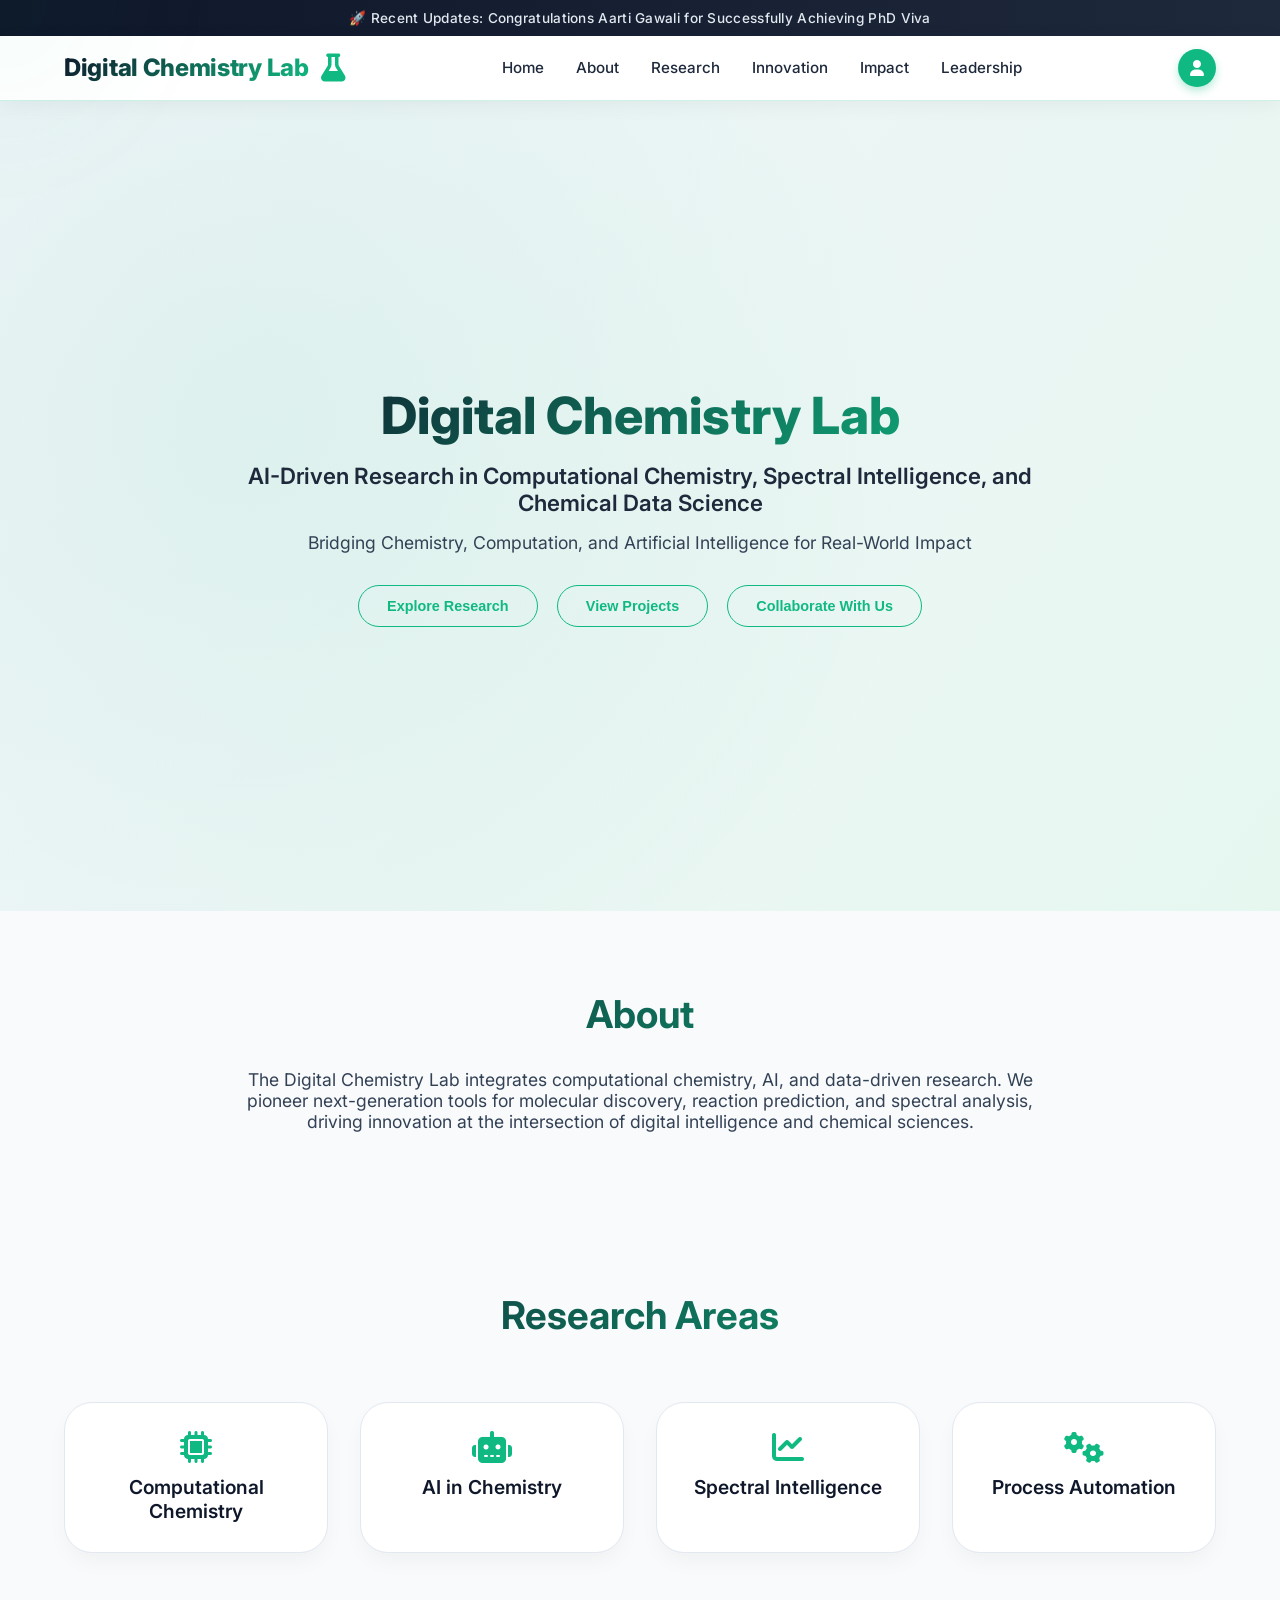
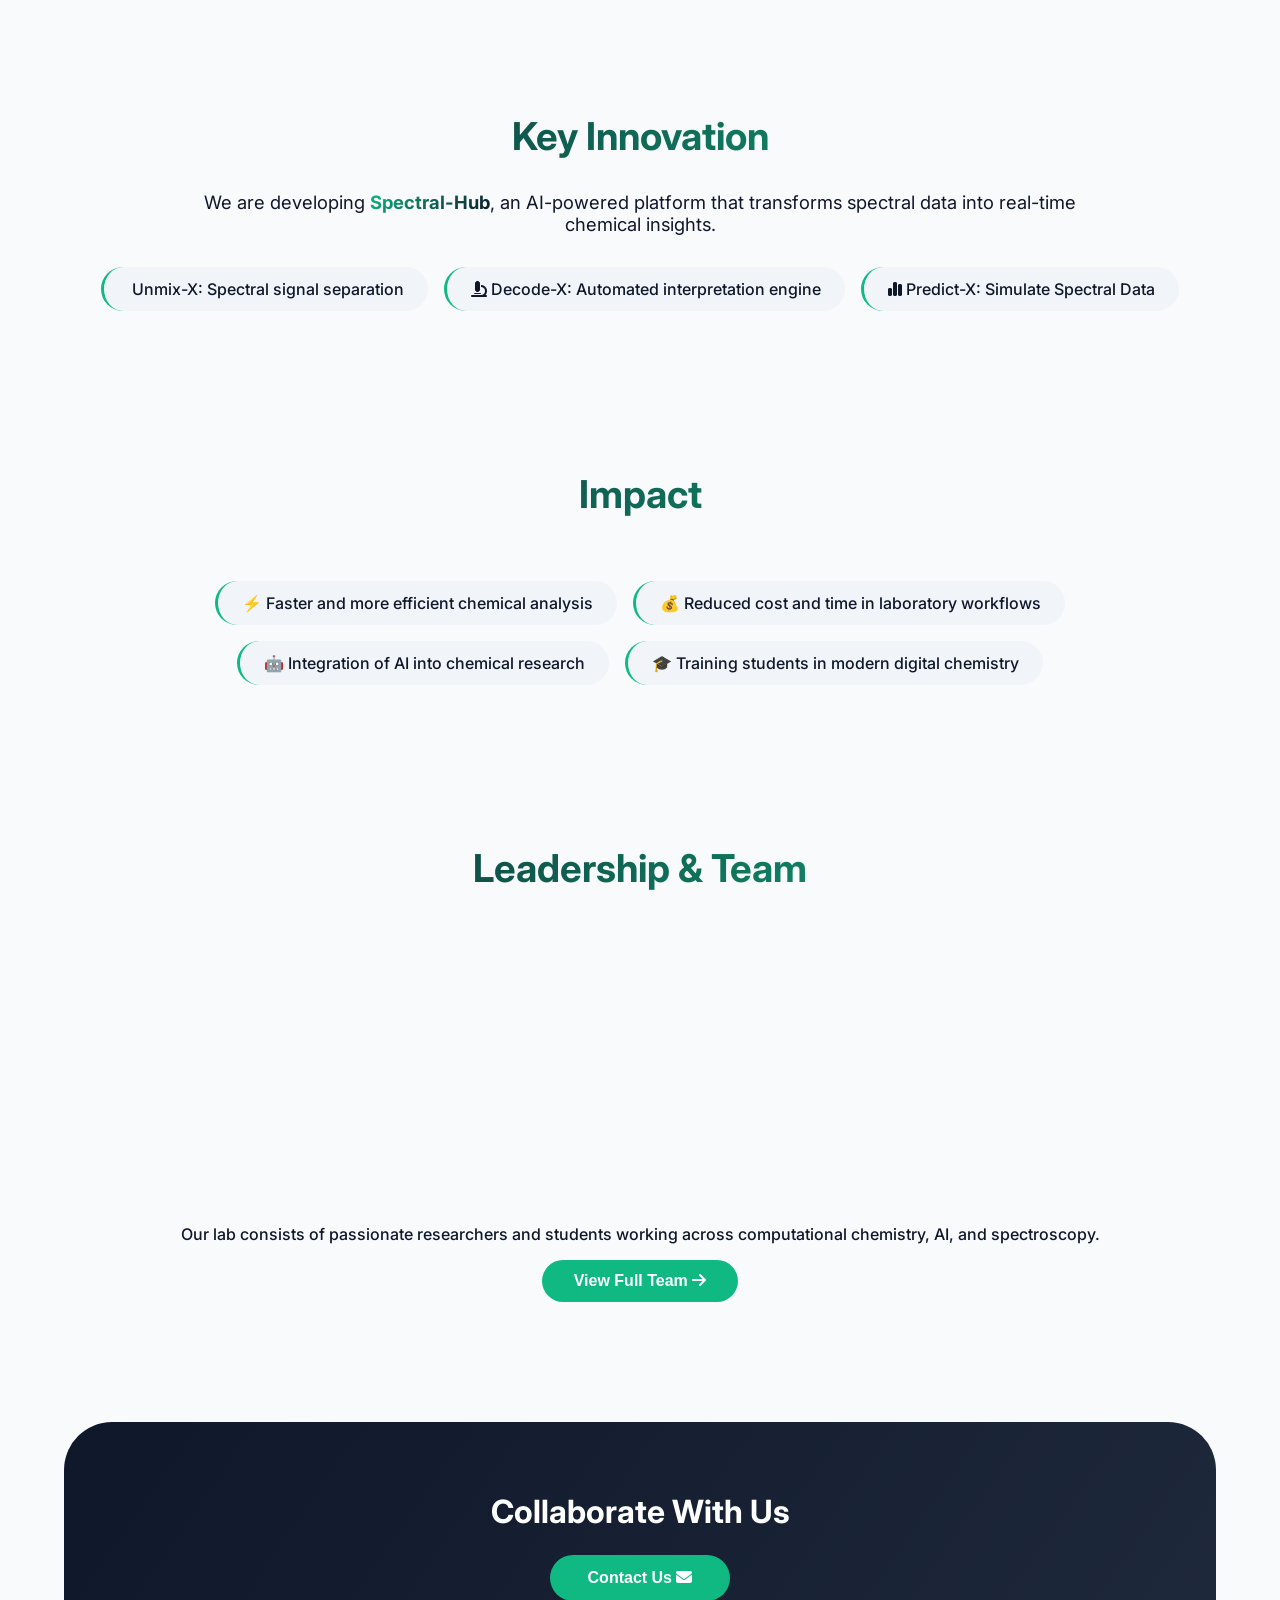
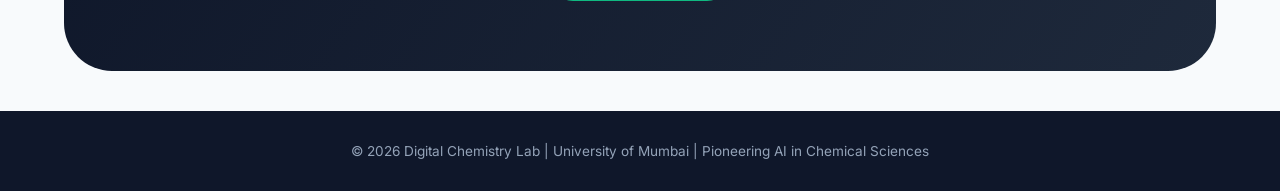
==== index.html @ 9646b6ba "Add files via upload" ====
<!DOCTYPE html>
<html lang="en">
<head>
    <meta charset="UTF-8">
    <meta name="viewport" content="width=device-width, initial-scale=1.0, user-scalable=no">
    <title>Digital Chemistry Lab | AI-Driven Research</title>
    <!-- Fonts & Icons -->
    <link href="https://fonts.googleapis.com/css2?family=Inter:opsz,wght@14..32,300;14..32,400;14..32,500;14..32,600;14..32,700;14..32,800&display=swap" rel="stylesheet">
    <link rel="stylesheet" href="https://cdnjs.cloudflare.com/ajax/libs/font-awesome/6.5.0/css/all.min.css">
    <!-- AOS Library for scroll animations -->
    <link href="https://unpkg.com/aos@2.3.1/dist/aos.css" rel="stylesheet">
    <!-- Custom CSS -->
    <link rel="stylesheet" href="style.css">
</head>
<body>

<div class="cursor-glow" id="cursorGlow"></div>

<!-- TOP BAR with animation -->
<div class="top-bar">
    <p>🚀 Recent Updates: Congratulations Aarti Gawali for Successfully Achieving PhD Viva </p>
</div>

<!-- NAVBAR -->
<nav>
    <div class="logo-container">
        <div class="logo-text">Digital Chemistry Lab</div>
        <!-- Placeholder for logo image (using a font-awesome flask to simulate) -->
        <i class="fas fa-flask" style="font-size: 28px; color: #10b981;"></i>
    </div>
    <div class="nav-links">
        <a href="#home">Home</a>
        <a href="#about">About</a>
        <a href="#research">Research</a>
        <a href="#innovation">Innovation</a>
        <a href="#impact">Impact</a>
        <a href="#leadership">Leadership</a>
    </div>
    <div class="login-btn" id="openLoginBtn">
        <i class="fa-solid fa-user"></i>
    </div>
</nav>

<!-- SECTION 1: HERO (Home) -->
<section id="home" class="hero">
    <div class="hero-content" data-aos="fade-up" data-aos-duration="1000">
        <h1>Digital Chemistry Lab</h1>
        <h3>AI-Driven Research in Computational Chemistry, Spectral Intelligence, and Chemical Data Science</h3>
        <p>Bridging Chemistry, Computation, and Artificial Intelligence for Real-World Impact</p>
        <div class="buttons">
            <button class="secondary explore-btn">Explore Research</button>
            <button class="secondary projects-btn">View Projects</button>
            <button class="secondary collaborate-btn">Collaborate With Us</button>
        </div>
    </div>
</section>

<!-- SECTION 2: ABOUT -->
<section id="about" class="section" data-aos="fade-right">
    <h2>About</h2>
    <p style="text-align: center; max-width: 800px; margin: 0 auto; font-size: 1.1rem; color: #334155;">The Digital Chemistry Lab integrates computational chemistry, AI, and data-driven research. We pioneer next-generation tools for molecular discovery, reaction prediction, and spectral analysis, driving innovation at the intersection of digital intelligence and chemical sciences.</p>
</section>

<!-- SECTION 3: RESEARCH AREAS -->
<section id="research" class="section">
    <h2 data-aos="fade-up">Research Areas</h2>
    <div class="cards">
        <div class="card" data-aos="zoom-in" data-aos-delay="100">
            <i class="fas fa-microchip" style="font-size: 2rem; color: #10b981; margin-bottom: 12px; display: block;"></i> 
            Computational Chemistry
        </div>
        <div class="card" data-aos="zoom-in" data-aos-delay="200">
            <i class="fas fa-robot" style="font-size: 2rem; color: #10b981; margin-bottom: 12px; display: block;"></i> 
            AI in Chemistry
        </div>
        <div class="card" data-aos="zoom-in" data-aos-delay="300">
            <i class="fas fa-chart-line" style="font-size: 2rem; color: #10b981; margin-bottom: 12px; display: block;"></i> 
            Spectral Intelligence
        </div>
        <div class="card" data-aos="zoom-in" data-aos-delay="400">
            <i class="fas fa-cogs" style="font-size: 2rem; color: #10b981; margin-bottom: 12px; display: block;"></i> 
            Process Automation
        </div>
    </div>
</section>

<!-- SECTION 4: INNOVATION (Key Innovation + Spectral Hub) -->
<section id="innovation" class="section">
    <h2 data-aos="fade-up">Key Innovation</h2>
    <div style="max-width: 900px; margin: 0 auto; text-align: center;" data-aos="fade-up">
        <p style="font-size: 1.15rem; margin-bottom: 1.5rem;">We are developing <strong class="gradient-text">Spectral-Hub</strong>, an AI-powered platform that transforms spectral data into real-time chemical insights.</p>
    </div>
    <ul class="innovation-list">
        <li data-aos="fade-right"><i class="fas fa-waveform"></i> Unmix-X: Spectral signal separation</li>
        <li data-aos="fade-up"><i class="fas fa-microscope"></i> Decode-X: Automated interpretation engine</li>
        <li data-aos="fade-left"><i class="fas fa-chart-simple"></i> Predict-X: Simulate Spectral Data</li>
    </ul>
</section>

<!-- SECTION 5: IMPACT -->
<section id="impact" class="section">
    <h2 data-aos="fade-up">Impact</h2>
    <ul class="impact-list">
        <li data-aos="flip-left">⚡ Faster and more efficient chemical analysis</li>
        <li data-aos="flip-left" data-aos-delay="100">💰 Reduced cost and time in laboratory workflows</li>
        <li data-aos="flip-left" data-aos-delay="200">🤖 Integration of AI into chemical research</li>
        <li data-aos="flip-left" data-aos-delay="300">🎓 Training students in modern digital chemistry</li>
    </ul>
</section>

<!-- SECTION 6: LEADERSHIP & TEAM combined (Leadership + Team preview) -->
<section id="leadership" class="section">
    <h2 data-aos="fade-up">Leadership & Team</h2>
    <div class="leadership-card" data-aos="flip-up">
        <i class="fas fa-chalkboard-user" style="font-size: 3rem; color: #10b981; margin-bottom: 1rem;"></i>
        <h3>Dr. Purav Badani</h3>
        <p>Associate Professor, Department of Chemistry, University of Mumbai</p>
        <p style="margin-top: 8px;">Focus: computational chemistry, reaction mechanisms, and AI-driven analysis</p>
    </div>
    <div style="text-align: center; margin-top: 3rem;" data-aos="fade-up">
        <p style="font-weight: 500;">Our lab consists of passionate researchers and students working across computational chemistry, AI, and spectroscopy.</p>
        <button class="primary team-view-btn">View Full Team <i class="fas fa-arrow-right"></i></button>
    </div>
</section>

<!-- CTA Section (Collaborate) -->
<section class="cta" data-aos="zoom-in">
    <h2>Collaborate With Us</h2>
    <button id="collabModalBtn">Contact Us <i class="fas fa-envelope"></i></button>
</section>

<footer>
    <p>© 2026 Digital Chemistry Lab | University of Mumbai | Pioneering AI in Chemical Sciences</p>
</footer>

<!-- LOGIN MODAL -->
<div id="loginModal" class="modal">
    <div class="modal-content">
        <span class="close-modal" id="closeModalBtn">&times;</span>
        <h2><i class="fas fa-flask"></i> Lab Access</h2>
        <p>Sign in </p>
        <div class="input-group">
            <input type="text" id="loginUsername" placeholder="Email / Username" value="researcher@dclab.edu">
        </div>
        <div class="input-group">
            <input type="password" id="loginPassword" placeholder="Password" value="digitalchem">
        </div>
        <button class="modal-btn" id="submitLoginBtn">Sign In <i class="fas fa-arrow-right-to-bracket"></i></button>
        <div class="login-message" id="loginMessage"></div>
        <p style="margin-top: 1rem; font-size: 0.75rem;"></p>
    </div>
</div>

<script src="https://unpkg.com/aos@2.3.1/dist/aos.js"></script>
<script src="script.js"></script>
</body>
</html>
---- style.css ----
* {
    margin: 0;
    padding: 0;
    box-sizing: border-box;
}

body {
    font-family: 'Inter', sans-serif;
    background: #f8fafc;
    color: #0f172a;
    overflow-x: hidden;
    scroll-behavior: smooth;
}

/* Custom cursor glow effect */
.cursor-glow {
    width: 400px;
    height: 400px;
    background: radial-gradient(circle, rgba(16, 185, 129, 0.08) 0%, rgba(16, 185, 129, 0) 70%);
    position: fixed;
    border-radius: 50%;
    pointer-events: none;
    z-index: 9999;
    transform: translate(-50%, -50%);
    transition: transform 0.08s ease-out;
    filter: blur(45px);
    opacity: 0.5;
}

/* Scrollbar */
::-webkit-scrollbar {
    width: 6px;
}
::-webkit-scrollbar-track {
    background: #e2e8f0;
}
::-webkit-scrollbar-thumb {
    background: #10b981;
    border-radius: 12px;
}

/* Top Bar Animation */
.top-bar {
    background: linear-gradient(90deg, #0f172a, #1e293b);
    color: #e2e8f0;
    text-align: center;
    padding: 10px 16px;
    font-size: 0.85rem;
    font-weight: 500;
    letter-spacing: 0.3px;
    overflow: hidden;
    white-space: nowrap;
    position: relative;
    z-index: 100;
}
.top-bar p {
    display: inline-block;
    animation: marquee 15s linear infinite;
}
@keyframes marquee {
    0% { transform: translateX(100%); }
    100% { transform: translateX(-100%); }
}

/* Navigation */
nav {
    position: relative;
    top: 0;
    background: rgba(255, 255, 255, 0.92);
    backdrop-filter: blur(12px);
    padding: 0.8rem 5%;
    display: flex;
    justify-content: space-between;
    align-items: center;
    z-index: 1000;
    box-shadow: 0 4px 20px rgba(0,0,0,0.05);
    border-bottom: 1px solid rgba(16, 185, 129, 0.2);
}

.logo-container {
    display: flex;
    align-items: center;
    gap: 12px;
}
.logo-text {
    font-size: 1.5rem;
    font-weight: 800;
    background: linear-gradient(135deg, #0f172a, #10b981);
    -webkit-background-clip: text;
    background-clip: text;
    color: transparent;
    letter-spacing: -0.3px;
}

.nav-links {
    display: flex;
    gap: 2rem;
    align-items: center;
}
.nav-links a {
    text-decoration: none;
    color: #1e293b;
    font-weight: 500;
    transition: 0.2s;
    font-size: 0.95rem;
}
.nav-links a:hover {
    color: #10b981;
    transform: translateY(-2px);
}
.login-btn {
    background: #10b981;
    width: 38px;
    height: 38px;
    border-radius: 50%;
    display: flex;
    align-items: center;
    justify-content: center;
    cursor: pointer;
    transition: all 0.3s;
    color: white;
    box-shadow: 0 4px 8px rgba(16,185,129,0.3);
}
.login-btn:hover {
    transform: scale(1.08);
    background: #059669;
}

/* Hero Section with animated gradient */
.hero {
    min-height: 90vh;
    background: linear-gradient(125deg, #f1f5f9 0%, #e6f7f0 100%);
    display: flex;
    align-items: center;
    justify-content: center;
    text-align: center;
    position: relative;
    overflow: hidden;
}
.hero::before {
    content: '';
    position: absolute;
    width: 100%;
    height: 100%;
    background: radial-gradient(circle at 20% 40%, rgba(16,185,129,0.08) 0%, transparent 60%);
    pointer-events: none;
}
.hero-content {
    max-width: 900px;
    padding: 2rem;
    z-index: 2;
    animation: fadeInUp 1s ease-out;
}
.hero-content h1 {
    font-size: 3.2rem;
    font-weight: 800;
    background: linear-gradient(135deg, #0f172a, #10b981);
    -webkit-background-clip: text;
    background-clip: text;
    color: transparent;
    margin-bottom: 1rem;
}
.hero-content h3 {
    font-size: 1.4rem;
    font-weight: 600;
    color: #1e293b;
    margin-bottom: 1rem;
}
.hero-content p {
    color: #334155;
    font-size: 1.1rem;
    margin-bottom: 2rem;
}
.buttons {
    display: flex;
    gap: 1.2rem;
    justify-content: center;
    flex-wrap: wrap;
}
.secondary {
    background: transparent;
    border: 1.5px solid #10b981;
    padding: 12px 28px;
    border-radius: 40px;
    font-weight: 600;
    color: #10b981;
    cursor: pointer;
    transition: all 0.25s;
    font-size: 0.9rem;
}
.secondary:hover {
    background: #10b981;
    color: white;
    transform: translateY(-3px);
    box-shadow: 0 12px 20px -8px rgba(16,185,129,0.4);
}

/* Section Styles */
.section {
    padding: 80px 5%;
    max-width: 1300px;
    margin: 0 auto;
}
.section h2 {
    font-size: 2.4rem;
    font-weight: 700;
    text-align: center;
    margin-bottom: 2rem;
    background: linear-gradient(135deg, #0f172a, #10b981);
    -webkit-background-clip: text;
    background-clip: text;
    color: transparent;
    display: inline-block;
    width: 100%;
}
.cards {
    display: grid;
    grid-template-columns: repeat(auto-fit, minmax(220px, 1fr));
    gap: 2rem;
    margin-top: 2rem;
}
.card {
    background: white;
    border-radius: 28px;
    padding: 1.8rem;
    text-align: center;
    font-weight: 600;
    font-size: 1.2rem;
    box-shadow: 0 10px 25px -5px rgba(0,0,0,0.05);
    transition: all 0.4s cubic-bezier(0.2,0.9,0.4,1.1);
    border: 1px solid #e2e8f0;
    cursor: default;
}
.card:hover {
    transform: translateY(-8px);
    border-color: #10b981;
    box-shadow: 0 20px 30px -12px rgba(16,185,129,0.2);
}
.innovation-list, .impact-list {
    list-style: none;
    display: flex;
    flex-wrap: wrap;
    gap: 1rem;
    justify-content: center;
    margin-top: 2rem;
}
.innovation-list li, .impact-list li {
    background: #f1f5f9;
    padding: 12px 24px;
    border-radius: 60px;
    font-weight: 500;
    border-left: 3px solid #10b981;
    transition: 0.2s;
}
.innovation-list li:hover, .impact-list li:hover {
    transform: translateY(-8px);
    border-color: #10b981;
    box-shadow: 0 20px 30px -12px rgba(16,185,129,0.2);
}
.leadership-card {
    background: linear-gradient(145deg, #ffffff, #f8fafc);
    border-radius: 32px;
    padding: 2rem;
    text-align: center;
    max-width: 600px;
    margin: 0 auto;
    border: 1px solid #e2e8f0;
}
.leadership-card h3 {
    font-size: 1.8rem;
    color: #0f172a;
    margin-bottom: 0.5rem;
}
.leadership-card p {
    color: #475569;
    line-height: 1.5;
}
.leadership-card:hover{
    transform: translateY(-8px);
    border-color: #10b981;
    box-shadow: 0 20px 30px -12px rgba(16,185,129,0.2);
}

.primary {
    background: #10b981;
    border: none;
    padding: 12px 32px;
    border-radius: 40px;
    font-weight: 600;
    color: white;
    cursor: pointer;
    transition: 0.2s;
    margin-top: 1rem;
    font-size: 1rem;
}
.primary:hover {
    background: #059669;
    transform: scale(1.02);
    box-shadow: 0 10px 20px rgba(16,185,129,0.3);
}
.cta {
    background: linear-gradient(125deg, #0f172a, #1e293b);
    text-align: center;
    padding: 70px 20px;
    border-radius: 48px;
    margin: 40px 5%;
    color: white;
}
.cta h2 {
    color: white;
    font-size: 2rem;
    margin-bottom: 1.5rem;
}
.cta button {
    background: #10b981;
    border: none;
    padding: 14px 38px;
    border-radius: 60px;
    font-weight: 700;
    font-size: 1rem;
    cursor: pointer;
    transition: 0.2s;
    color: white;
}
.cta button:hover {
    transform: scale(1.05);
    background: #34d399;
    box-shadow: 0 8px 20px #10b98150;
}
footer {
    background: #0f172a;
    color: #94a3b8;
    text-align: center;
    padding: 2rem;
    font-size: 0.85rem;
}

/* Login Modal */
.modal {
    position: fixed;
    top: 0;
    left: 0;
    width: 100%;
    height: 100%;
    background: rgba(0,0,0,0.75);
    backdrop-filter: blur(10px);
    display: flex;
    align-items: center;
    justify-content: center;
    z-index: 2000;
    visibility: hidden;
    opacity: 0;
    transition: 0.25s ease;
}
.modal.active {
    visibility: visible;
    opacity: 1;
}
.modal-content {
    background: white;
    border-radius: 48px;
    padding: 2.2rem;
    width: 90%;
    max-width: 400px;
    text-align: center;
    transform: scale(0.96);
    transition: 0.3s;
    box-shadow: 0 40px 60px rgba(0,0,0,0.3);
}
.modal.active .modal-content {
    transform: scale(1);
}
.modal-content h2 {
    color: #0f172a;
    margin-bottom: 1rem;
}
.modal-content p {
    color: #475569;
    margin-bottom: 1.5rem;
}
.input-group {
    margin: 1rem 0;
}
.input-group input {
    width: 100%;
    padding: 14px 18px;
    border: 1.5px solid #e2e8f0;
    border-radius: 60px;
    font-size: 1rem;
    outline: none;
    transition: 0.2s;
}
.input-group input:focus {
    border-color: #10b981;
    box-shadow: 0 0 0 3px #10b98120;
}
.modal-btn {
    background: #10b981;
    width: 100%;
    padding: 12px;
    border: none;
    border-radius: 60px;
    font-weight: 700;
    color: white;
    cursor: pointer;
    margin-top: 0.5rem;
}
.modal-btn:hover {
    background: #059669;
}
.close-modal {
    position: absolute;
    top: 20px;
    right: 28px;
    font-size: 28px;
    cursor: pointer;
    color: #64748b;
}
.login-message {
    margin-top: 1rem;
    font-size: 0.8rem;
}

/* Animations */
@keyframes fadeInUp {
    from {
        opacity: 0;
        transform: translateY(30px);
    }
    to {
        opacity: 1;
        transform: translateY(0);
    }
}

.gradient-text {
    background: linear-gradient(135deg, #10b981, #0f172a);
    -webkit-background-clip: text;
    background-clip: text;
    color: transparent;
}

/* Responsive */
@media (max-width: 800px) {
    .nav-links {
        display: none;
    }
    .hero-content h1 {
        font-size: 2.2rem;
    }
    .hero-content h3 {
        font-size: 1.1rem;
    }
    .section h2 {
        font-size: 1.8rem;
    }
    .buttons {
        flex-direction: column;
        align-items: center;
    }
    .card {
        padding: 1.2rem;
    }
    .innovation-list li, .impact-list li {
        font-size: 0.9rem;
        padding: 8px 16px;
    }
}
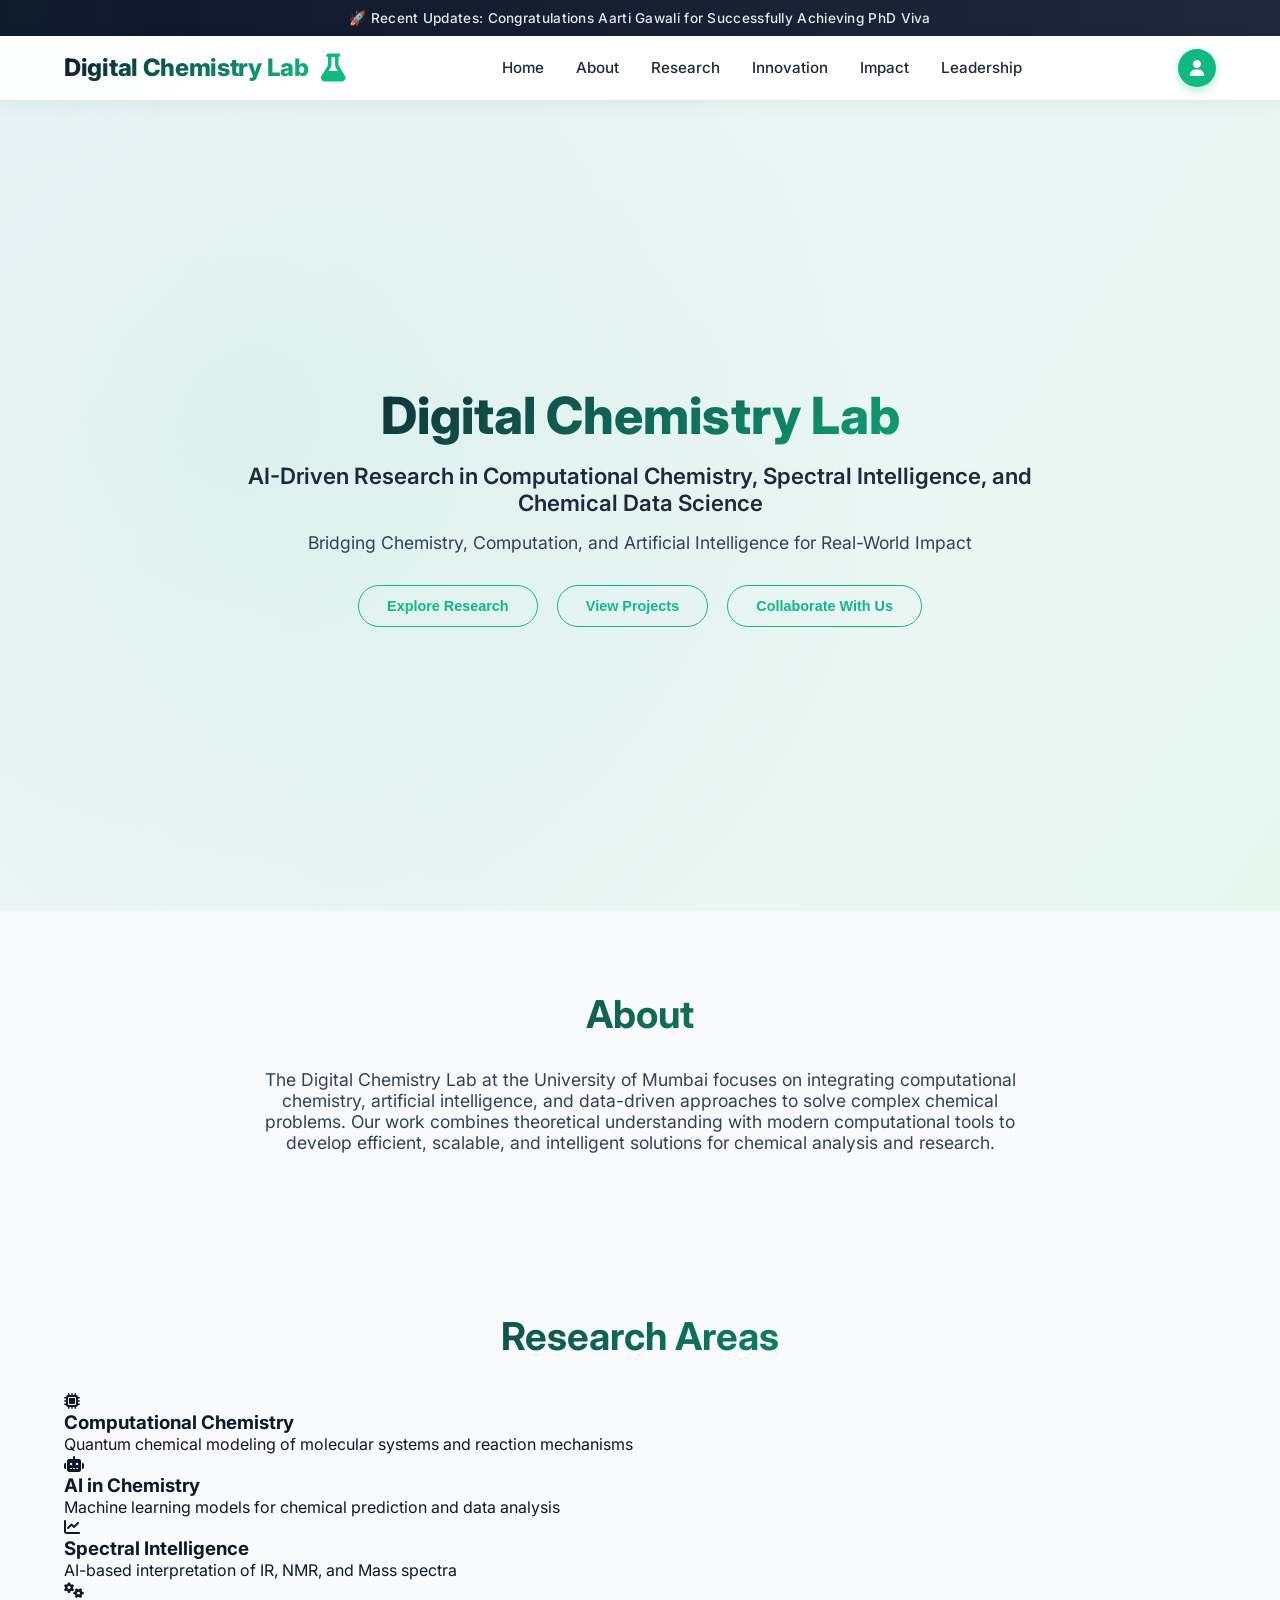
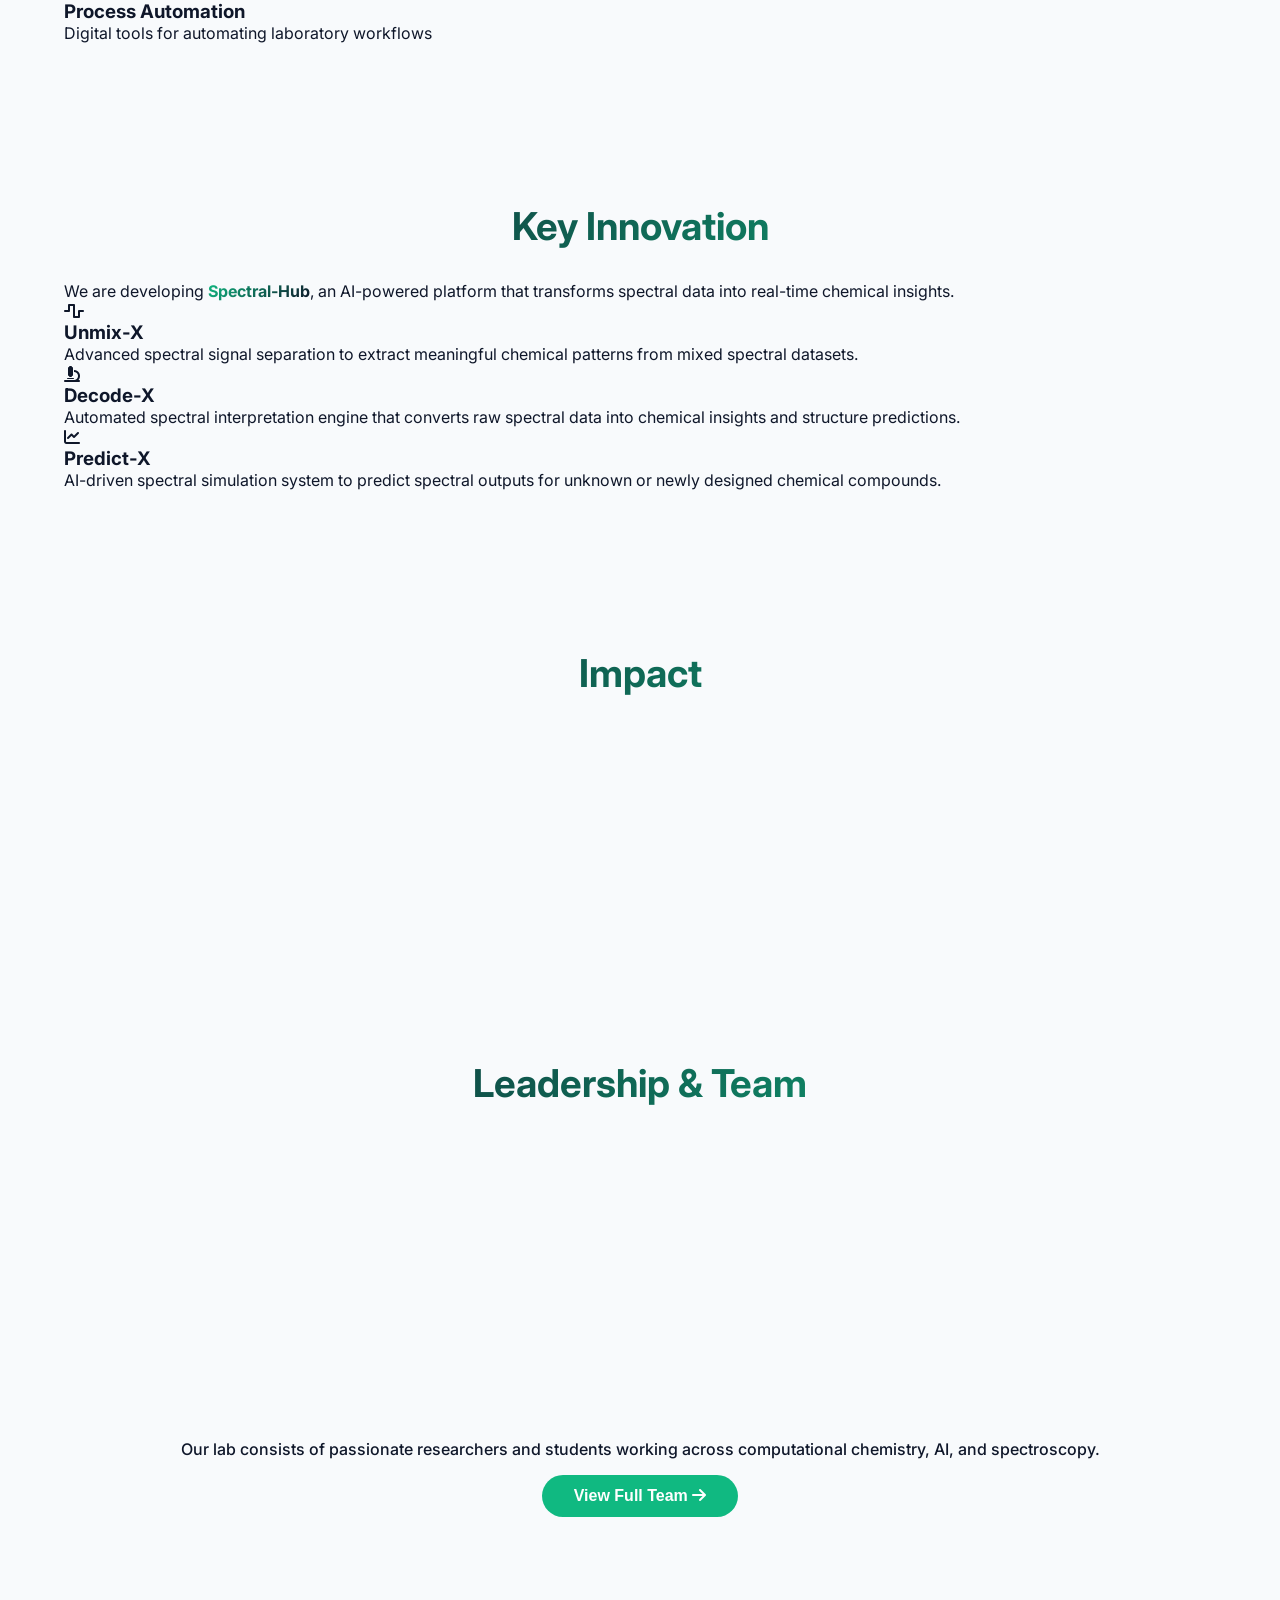
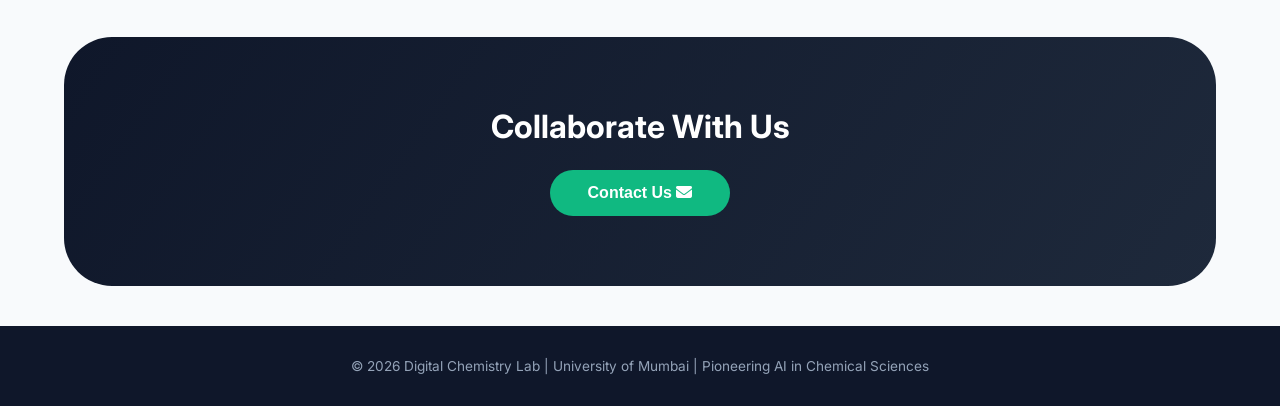
==== commit baccaa4c: "index.html" ====
--- a/index.html
+++ b/index.html
@@ -58,54 +58,119 @@
 <!-- SECTION 2: ABOUT -->
 <section id="about" class="section" data-aos="fade-right">
     <h2>About</h2>
-    <p style="text-align: center; max-width: 800px; margin: 0 auto; font-size: 1.1rem; color: #334155;">The Digital Chemistry Lab integrates computational chemistry, AI, and data-driven research. We pioneer next-generation tools for molecular discovery, reaction prediction, and spectral analysis, driving innovation at the intersection of digital intelligence and chemical sciences.</p>
+    <p style="text-align: center; max-width: 800px; margin: 0 auto; font-size: 1.1rem; color: #334155;">The Digital Chemistry Lab at the University of Mumbai focuses on integrating computational chemistry, artificial intelligence, and data-driven approaches to solve complex chemical problems.
+Our work combines theoretical understanding with modern computational tools to develop efficient, scalable, and intelligent solutions for chemical analysis and research.</p>
 </section>
 
 <!-- SECTION 3: RESEARCH AREAS -->
 <section id="research" class="section">
-    <h2 data-aos="fade-up">Research Areas</h2>
-    <div class="cards">
-        <div class="card" data-aos="zoom-in" data-aos-delay="100">
-            <i class="fas fa-microchip" style="font-size: 2rem; color: #10b981; margin-bottom: 12px; display: block;"></i> 
-            Computational Chemistry
-        </div>
-        <div class="card" data-aos="zoom-in" data-aos-delay="200">
-            <i class="fas fa-robot" style="font-size: 2rem; color: #10b981; margin-bottom: 12px; display: block;"></i> 
-            AI in Chemistry
-        </div>
-        <div class="card" data-aos="zoom-in" data-aos-delay="300">
-            <i class="fas fa-chart-line" style="font-size: 2rem; color: #10b981; margin-bottom: 12px; display: block;"></i> 
-            Spectral Intelligence
-        </div>
-        <div class="card" data-aos="zoom-in" data-aos-delay="400">
-            <i class="fas fa-cogs" style="font-size: 2rem; color: #10b981; margin-bottom: 12px; display: block;"></i> 
-            Process Automation
-        </div>
-    </div>
-</section>
-
+
+    <!-- BIG OUTER BOX -->
+    <div class="research-box" data-aos="fade-up">
+
+        <h2 data-aos="fade-up">Research Areas</h2>
+
+        <!-- SMALL BOXES -->
+        <div class="research-cards">
+
+            <div class="research-card" data-aos="zoom-in" data-aos-delay="100">
+                <i class="fas fa-microchip"></i>
+                <h3>Computational Chemistry</h3>
+                <p>Quantum chemical modeling of molecular systems and reaction mechanisms</p>
+            </div>
+
+            <div class="research-card" data-aos="zoom-in" data-aos-delay="200">
+                <i class="fas fa-robot"></i>
+                <h3>AI in Chemistry</h3>
+                <p>Machine learning models for chemical prediction and data analysis</p>
+            </div>
+
+            <div class="research-card" data-aos="zoom-in" data-aos-delay="300">
+                <i class="fas fa-chart-line"></i>
+                <h3>Spectral Intelligence</h3>
+                <p>AI-based interpretation of IR, NMR, and Mass spectra</p>
+            </div>
+
+            <div class="research-card" data-aos="zoom-in" data-aos-delay="400">
+                <i class="fas fa-cogs"></i>
+                <h3>Process Automation</h3>
+                <p>Digital tools for automating laboratory workflows</p>
+            </div>
+
+        </div>
+
+    </div>
+
+</section>
 <!-- SECTION 4: INNOVATION (Key Innovation + Spectral Hub) -->
 <section id="innovation" class="section">
-    <h2 data-aos="fade-up">Key Innovation</h2>
-    <div style="max-width: 900px; margin: 0 auto; text-align: center;" data-aos="fade-up">
-        <p style="font-size: 1.15rem; margin-bottom: 1.5rem;">We are developing <strong class="gradient-text">Spectral-Hub</strong>, an AI-powered platform that transforms spectral data into real-time chemical insights.</p>
-    </div>
-    <ul class="innovation-list">
-        <li data-aos="fade-right"><i class="fas fa-waveform"></i> Unmix-X: Spectral signal separation</li>
-        <li data-aos="fade-up"><i class="fas fa-microscope"></i> Decode-X: Automated interpretation engine</li>
-        <li data-aos="fade-left"><i class="fas fa-chart-simple"></i> Predict-X: Simulate Spectral Data</li>
-    </ul>
+    
+    <div class="innovation-box" data-aos="fade-up">
+
+        <h2>Key Innovation</h2>
+
+        <p class="innovation-para">
+            We are developing <strong class="gradient-text">Spectral-Hub</strong>, an AI-powered platform that transforms spectral data into real-time chemical insights.
+        </p>
+
+        <div class="innovation-cards">
+
+            <div class="innovation-card" data-aos="fade-right">
+                <i class="fas fa-wave-square"></i>
+                <h3>Unmix-X</h3>
+                <p>Advanced spectral signal separation to extract meaningful chemical patterns from mixed spectral datasets.</p>
+            </div>
+
+            <div class="innovation-card" data-aos="fade-up">
+                <i class="fas fa-microscope"></i>
+                <h3>Decode-X</h3>
+                <p>Automated spectral interpretation engine that converts raw spectral data into chemical insights and structure predictions.</p>
+            </div>
+
+            <div class="innovation-card" data-aos="fade-left">
+                <i class="fas fa-chart-line"></i>
+                <h3>Predict-X</h3>
+                <p>AI-driven spectral simulation system to predict spectral outputs for unknown or newly designed chemical compounds.</p>
+            </div>
+
+        </div>
+
+    </div>
+
 </section>
 
 <!-- SECTION 5: IMPACT -->
 <section id="impact" class="section">
-    <h2 data-aos="fade-up">Impact</h2>
-    <ul class="impact-list">
-        <li data-aos="flip-left">⚡ Faster and more efficient chemical analysis</li>
-        <li data-aos="flip-left" data-aos-delay="100">💰 Reduced cost and time in laboratory workflows</li>
-        <li data-aos="flip-left" data-aos-delay="200">🤖 Integration of AI into chemical research</li>
-        <li data-aos="flip-left" data-aos-delay="300">🎓 Training students in modern digital chemistry</li>
-    </ul>
+
+    <div class="innovation-box" data-aos="fade-up">
+        <h2 data-aos="fade-up">Impact</h2>
+
+        <div class="impact-cards">
+            
+            <div class="impact-card" data-aos="flip-left">
+                <h3>⚡</h3>
+                <p>Faster and more efficient chemical analysis</p>
+            </div>
+
+            <div class="impact-card" data-aos="flip-left" data-aos-delay="100">
+                <h3>💰</h3>
+                <p>Reduced cost and time in laboratory workflows</p>
+            </div>
+
+            <div class="impact-card" data-aos="flip-left" data-aos-delay="200">
+                <h3>🤖</h3>
+                <p>Integration of AI into chemical research</p>
+            </div>
+
+            <div class="impact-card" data-aos="flip-left" data-aos-delay="300">
+                <h3>🎓</h3>
+                <p>Training students in modern digital chemistry</p>
+            </div>
+
+        </div>
+
+    </div>
+
 </section>
 
 <!-- SECTION 6: LEADERSHIP & TEAM combined (Leadership + Team preview) -->
@@ -154,4 +219,4 @@
 <script src="https://unpkg.com/aos@2.3.1/dist/aos.js"></script>
 <script src="script.js"></script>
 </body>
-</html>+</html>
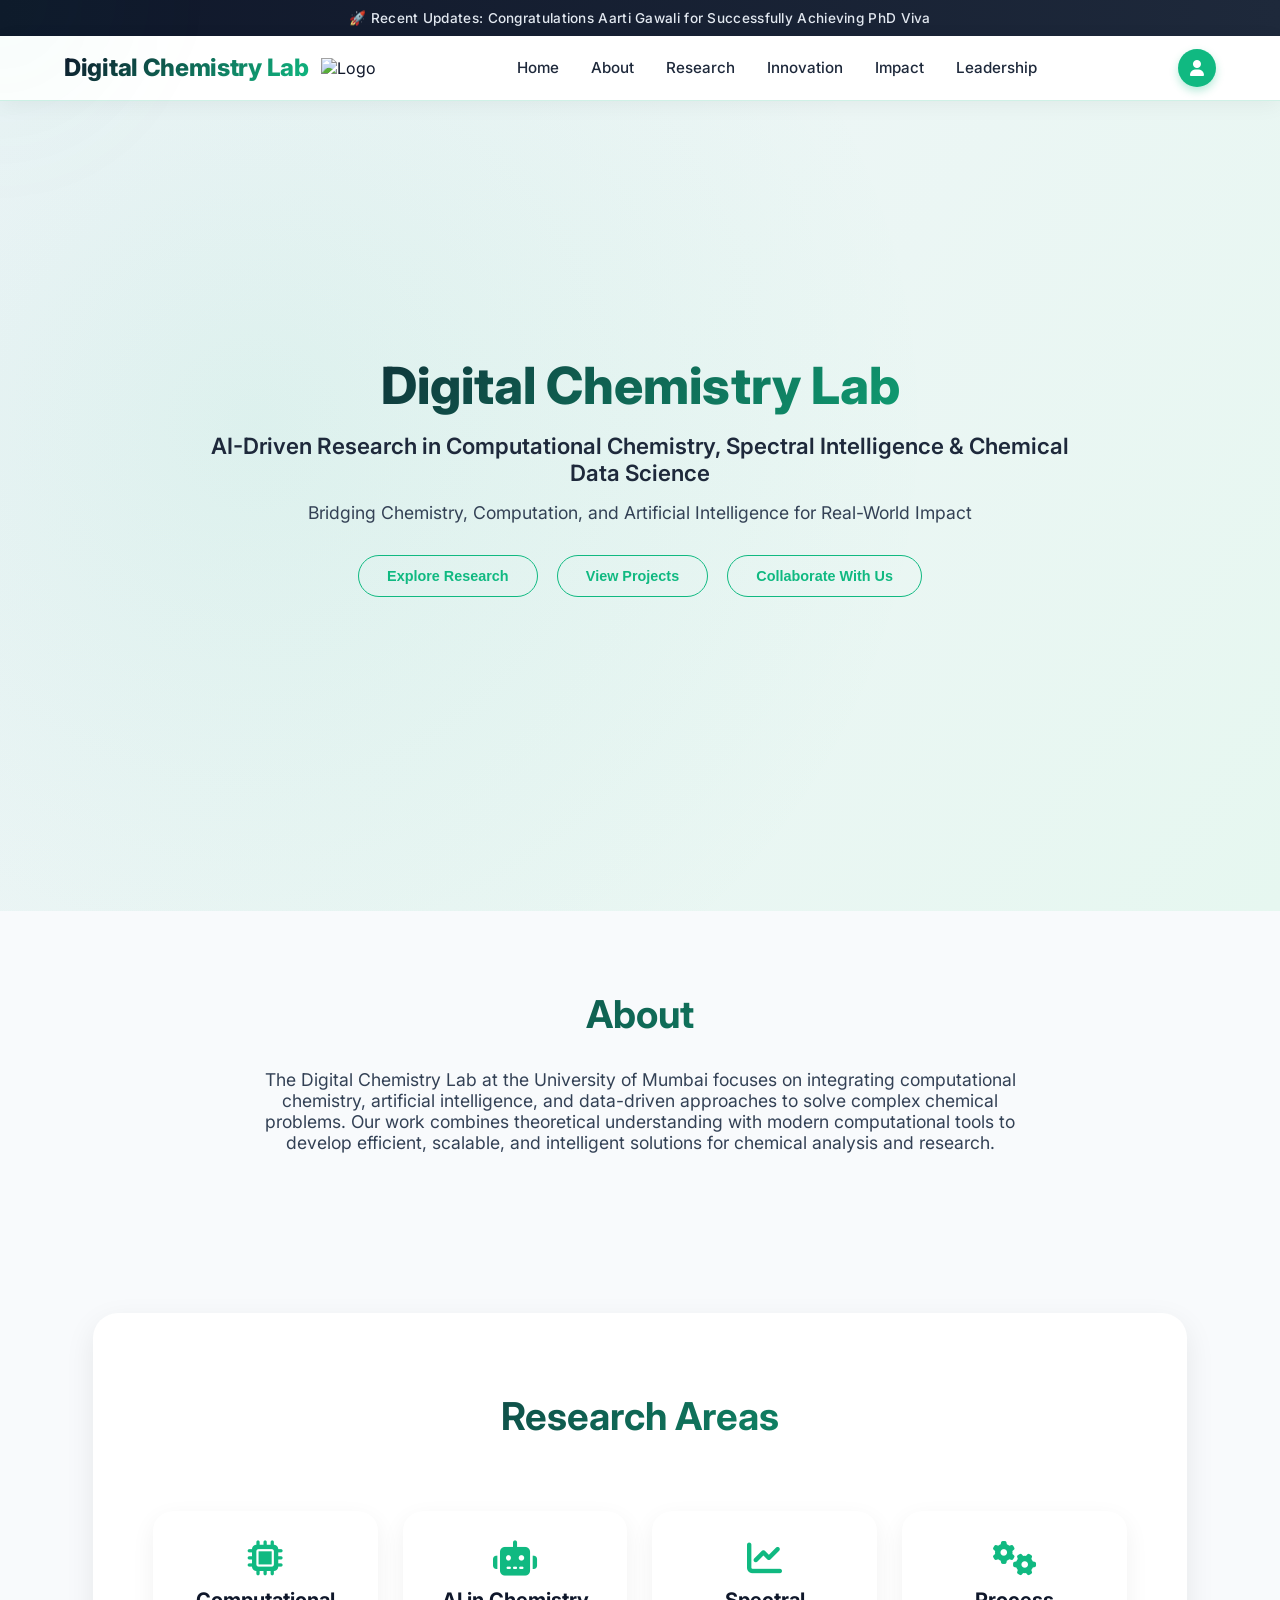
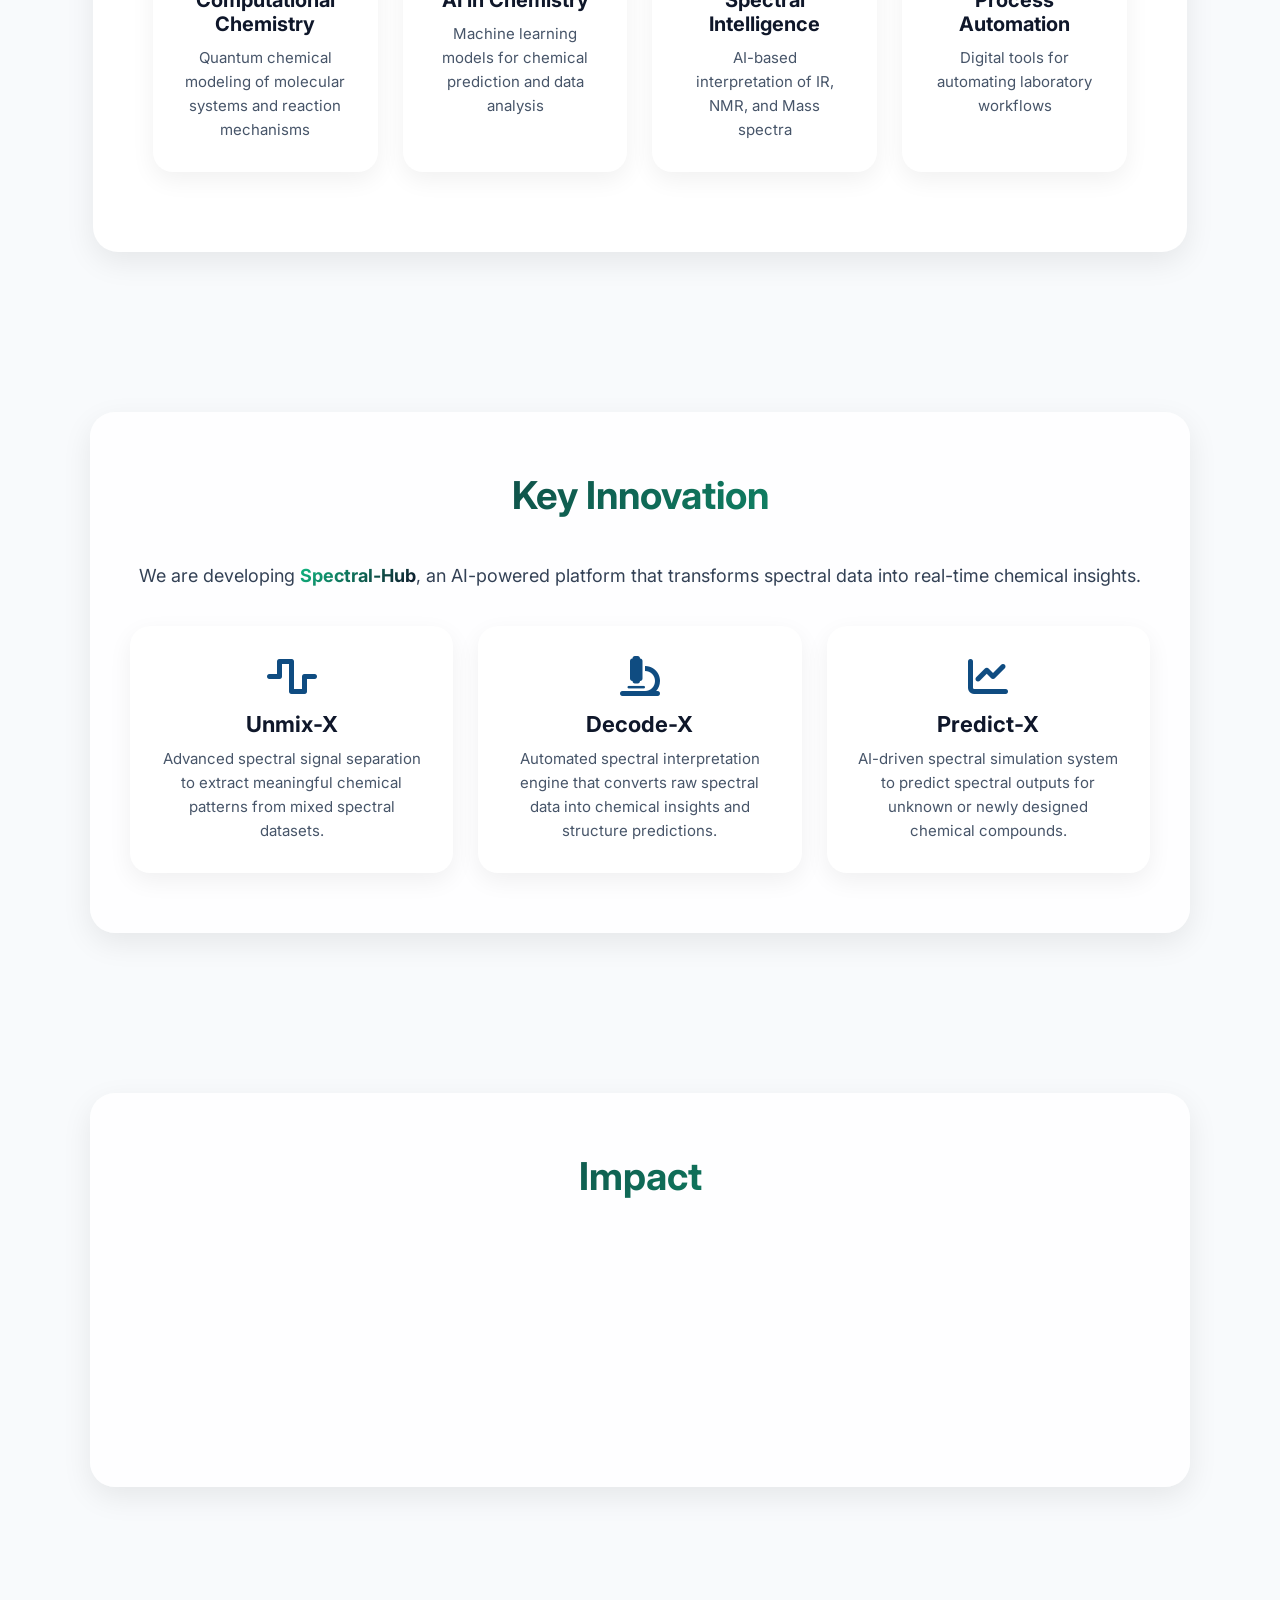
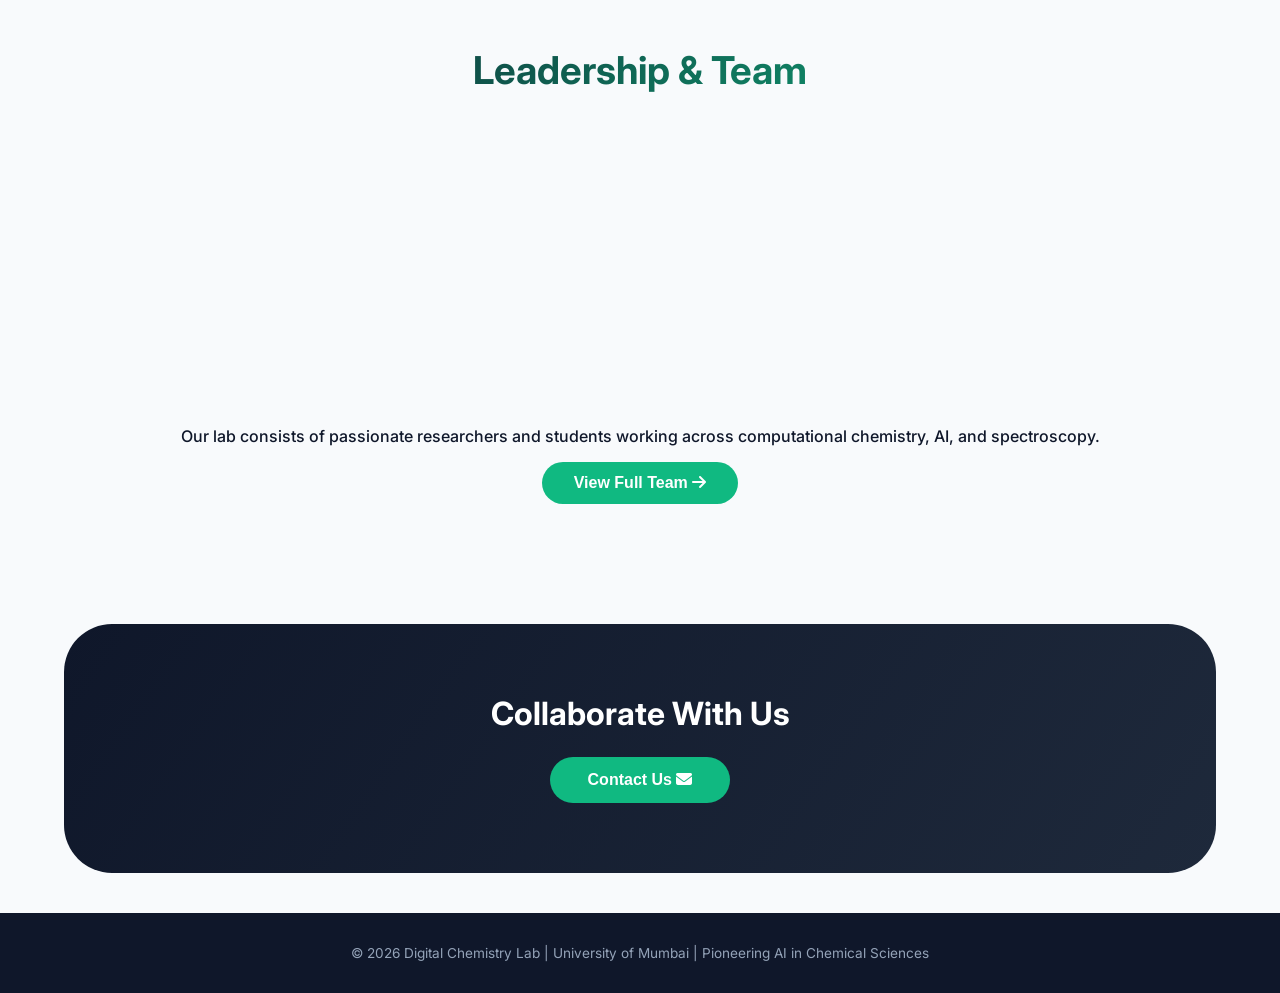
==== commit 56168c67: "index.html" ====
--- a/index.html
+++ b/index.html
@@ -1,6 +1,7 @@
 <!DOCTYPE html>
 <html lang="en">
 <head>
+    <script src="https://cdn.jsdelivr.net/npm/particles.js"></script>
     <meta charset="UTF-8">
     <meta name="viewport" content="width=device-width, initial-scale=1.0, user-scalable=no">
     <title>Digital Chemistry Lab | AI-Driven Research</title>
@@ -25,8 +26,9 @@
 <nav>
     <div class="logo-container">
         <div class="logo-text">Digital Chemistry Lab</div>
+        <img src="images\logo.png" alt="Logo" class="logo">
         <!-- Placeholder for logo image (using a font-awesome flask to simulate) -->
-        <i class="fas fa-flask" style="font-size: 28px; color: #10b981;"></i>
+        
     </div>
     <div class="nav-links">
         <a href="#home">Home</a>
@@ -43,9 +45,10 @@
 
 <!-- SECTION 1: HERO (Home) -->
 <section id="home" class="hero">
+    <div id="particles-js"></div>
     <div class="hero-content" data-aos="fade-up" data-aos-duration="1000">
         <h1>Digital Chemistry Lab</h1>
-        <h3>AI-Driven Research in Computational Chemistry, Spectral Intelligence, and Chemical Data Science</h3>
+        <h3>AI-Driven Research in Computational Chemistry, Spectral Intelligence & Chemical Data Science</h3>
         <p>Bridging Chemistry, Computation, and Artificial Intelligence for Real-World Impact</p>
         <div class="buttons">
             <button class="secondary explore-btn">Explore Research</button>
@@ -148,22 +151,22 @@
         <div class="impact-cards">
             
             <div class="impact-card" data-aos="flip-left">
-                <h3>⚡</h3>
+                <i class="fa-solid fa-bolt"></i>
                 <p>Faster and more efficient chemical analysis</p>
             </div>
 
             <div class="impact-card" data-aos="flip-left" data-aos-delay="100">
-                <h3>💰</h3>
+                <i class="fa-solid fa-sack-dollar"></i>
                 <p>Reduced cost and time in laboratory workflows</p>
             </div>
 
             <div class="impact-card" data-aos="flip-left" data-aos-delay="200">
-                <h3>🤖</h3>
+                <i class="fa-solid fa-robot"></i>
                 <p>Integration of AI into chemical research</p>
             </div>
 
             <div class="impact-card" data-aos="flip-left" data-aos-delay="300">
-                <h3>🎓</h3>
+                <i class="fa-solid fa-graduation-cap"></i>
                 <p>Training students in modern digital chemistry</p>
             </div>
 
@@ -177,7 +180,7 @@
 <section id="leadership" class="section">
     <h2 data-aos="fade-up">Leadership & Team</h2>
     <div class="leadership-card" data-aos="flip-up">
-        <i class="fas fa-chalkboard-user" style="font-size: 3rem; color: #10b981; margin-bottom: 1rem;"></i>
+        <i class="fas fa-chalkboard-user" style="font-size: 3rem; color: #0f4c81; margin-bottom: 1rem;"></i>
         <h3>Dr. Purav Badani</h3>
         <p>Associate Professor, Department of Chemistry, University of Mumbai</p>
         <p style="margin-top: 8px;">Focus: computational chemistry, reaction mechanisms, and AI-driven analysis</p>
--- a/style.css
+++ b/style.css
@@ -147,7 +147,7 @@
 }
 .hero-content {
     max-width: 900px;
-    padding: 2rem;
+    padding: 1rem;
     z-index: 2;
     animation: fadeInUp 1s ease-out;
 }
@@ -159,6 +159,8 @@
     background-clip: text;
     color: transparent;
     margin-bottom: 1rem;
+    margin-top: -60px;
+    
 }
 .hero-content h3 {
     font-size: 1.4rem;
@@ -469,4 +471,159 @@
 
 
 
-
+/* Innovation Big Box */
+.innovation-box {
+    background: rgba(255, 255, 255, 0.9);
+    padding: 60px 40px;
+    border-radius: 25px;
+    box-shadow: 0 10px 30px rgba(0,0,0,0.08);
+    max-width: 1100px;
+    margin: auto;
+    text-align: center;
+}
+
+/* Innovation Paragraph */
+.innovation-para {
+    font-size: 18px;
+    margin-top: 15px;
+    margin-bottom: 40px;
+    color: #334155;
+}
+
+/* Innovation Cards */
+.innovation-cards {
+    display: grid;
+    grid-template-columns: repeat(auto-fit, minmax(260px, 1fr));
+    gap: 25px;
+}
+
+/* Single Card */
+.innovation-card {
+    background: white;
+    padding: 30px;
+    border-radius: 20px;
+    box-shadow: 0 8px 25px rgba(0,0,0,0.06);
+    transition: 0.3s ease;
+    text-align: center;
+}
+
+/* Hover Effect */
+.innovation-card:hover {
+    transform: translateY(-10px);
+    box-shadow: 0 12px 30px rgba(0,0,0,0.15);
+}
+
+/* Icon */
+.innovation-card i {
+    font-size: 40px;
+    color: #0f4c81;
+    margin-bottom: 15px;
+}
+
+/* Card Heading */
+.innovation-card h3 {
+    font-size: 22px;
+    margin-bottom: 10px;
+    color: #0f172a;
+}
+
+/* Card Text */
+.innovation-card p {
+    font-size: 15px;
+    color: #475569;
+    line-height: 1.6;
+}
+
+/*impact card */
+.impact-cards {
+    display: grid;
+    grid-template-columns: repeat(4, 1fr);   /* ✅ 4 boxes side by side */
+    gap: 25px;
+    margin-top: 40px;
+}
+
+.impact-card {
+    background: white;
+    padding: 30px;
+    border-radius: 20px;
+    box-shadow: 0 8px 25px rgba(0,0,0,0.06);
+    transition: 0.3s ease;
+    text-align: center;
+}
+
+.impact-card:hover {
+    transform: translateY(-10px);
+    box-shadow: 0 12px 30px rgba(0,0,0,0.15);
+}
+
+.impact-card h3 {
+    font-size: 40px;
+    margin-bottom: 15px;
+}
+
+.impact-card p {
+    font-size: 16px;
+    color: #475569;
+    line-height: 1.6;
+    font-weight: 700;
+}
+
+/* BIG OUTER BOX */
+.research-box {
+    background: white;
+    padding: 80px 60px;
+    border-radius: 25px;
+    box-shadow: 0 10px 30px rgba(0,0,0,0.08);
+    max-width: 1300px;
+    width: 95%;
+    margin: auto;
+    text-align: center;
+}
+
+/* SMALL BOX GRID */
+.research-cards {
+    display: grid;
+    grid-template-columns: repeat(4, 1fr);
+    gap: 25px;
+    margin-top: 40px;
+    transition: 0.3s ease;
+}
+
+/* SMALL CARD */
+.research-card {
+    background: white ;
+    padding: 30px;
+    border-radius: 20px;
+    box-shadow: 0 8px 25px rgba(0,0,0,0.06);
+    transition: 0.3s ease;
+    text-align: center;
+}
+
+/* CARD HOVER */
+.research-card:hover {
+    transform: translateY(-10px);
+    box-shadow: 0 12px 30px rgba(0,0,0,0.15);
+}
+
+/* ICON */
+.research-card i {
+    font-size: 35px;
+    color: #10b981;
+    margin-bottom: 12px;
+    display: block;
+}
+
+/* TITLE */
+.research-card h3 {
+    font-size: 20px;
+    margin-bottom: 10px;
+    color: #0f172a;
+}
+
+/* TEXT */
+.research-card p {
+    font-size: 15px;
+    color: #475569;
+    line-height: 1.6;
+}
+
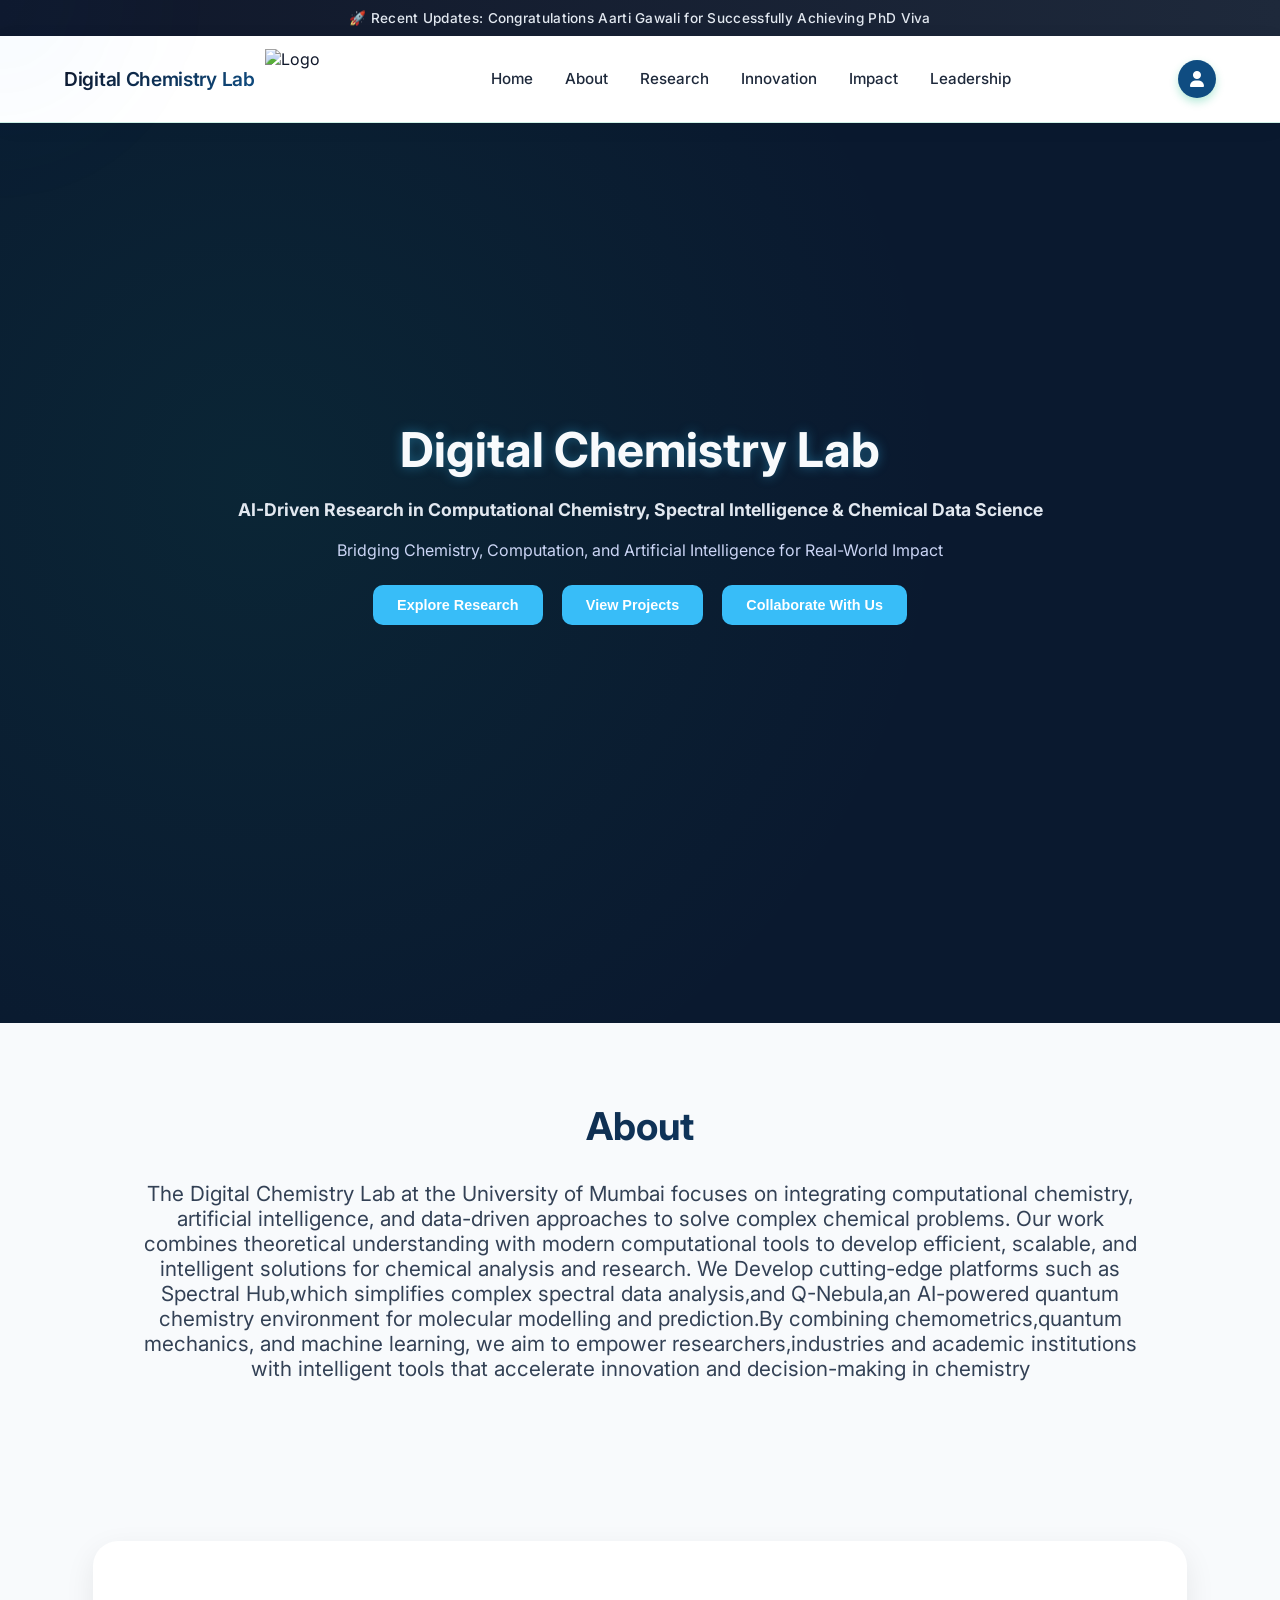
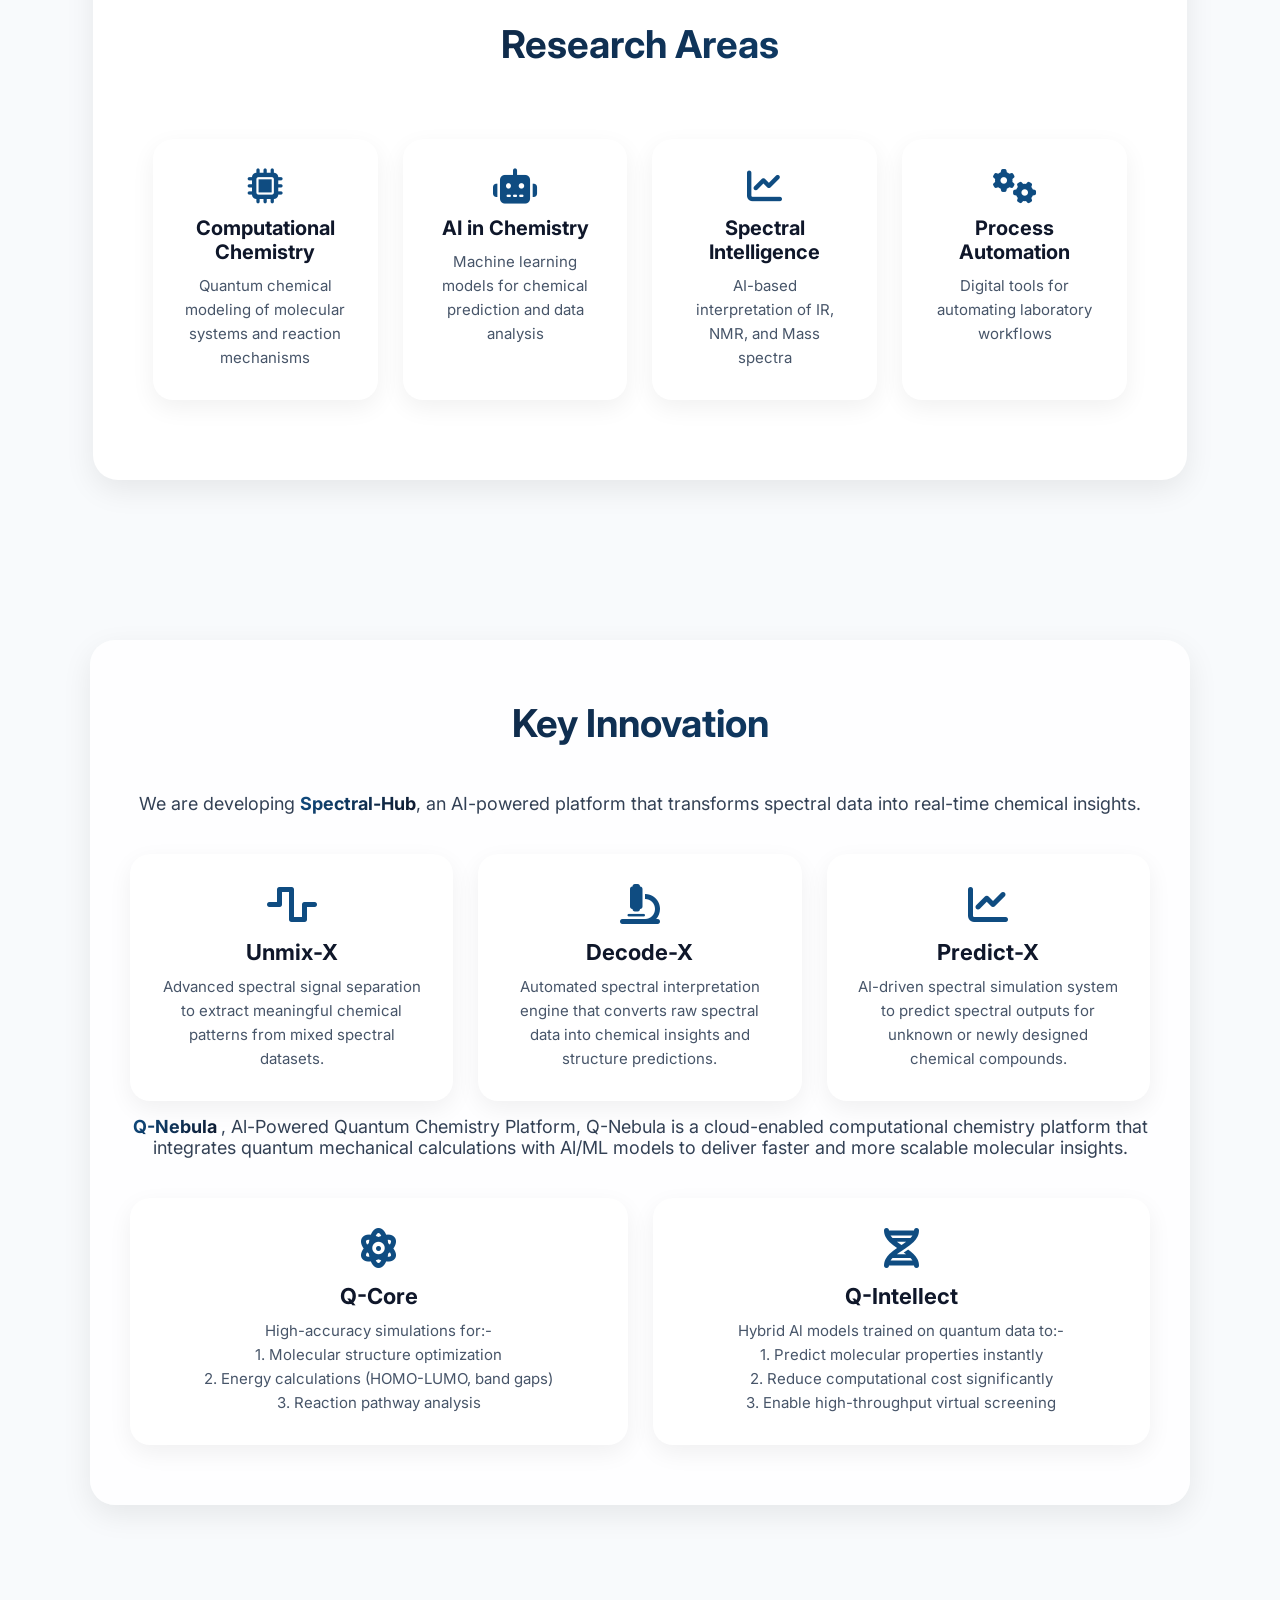
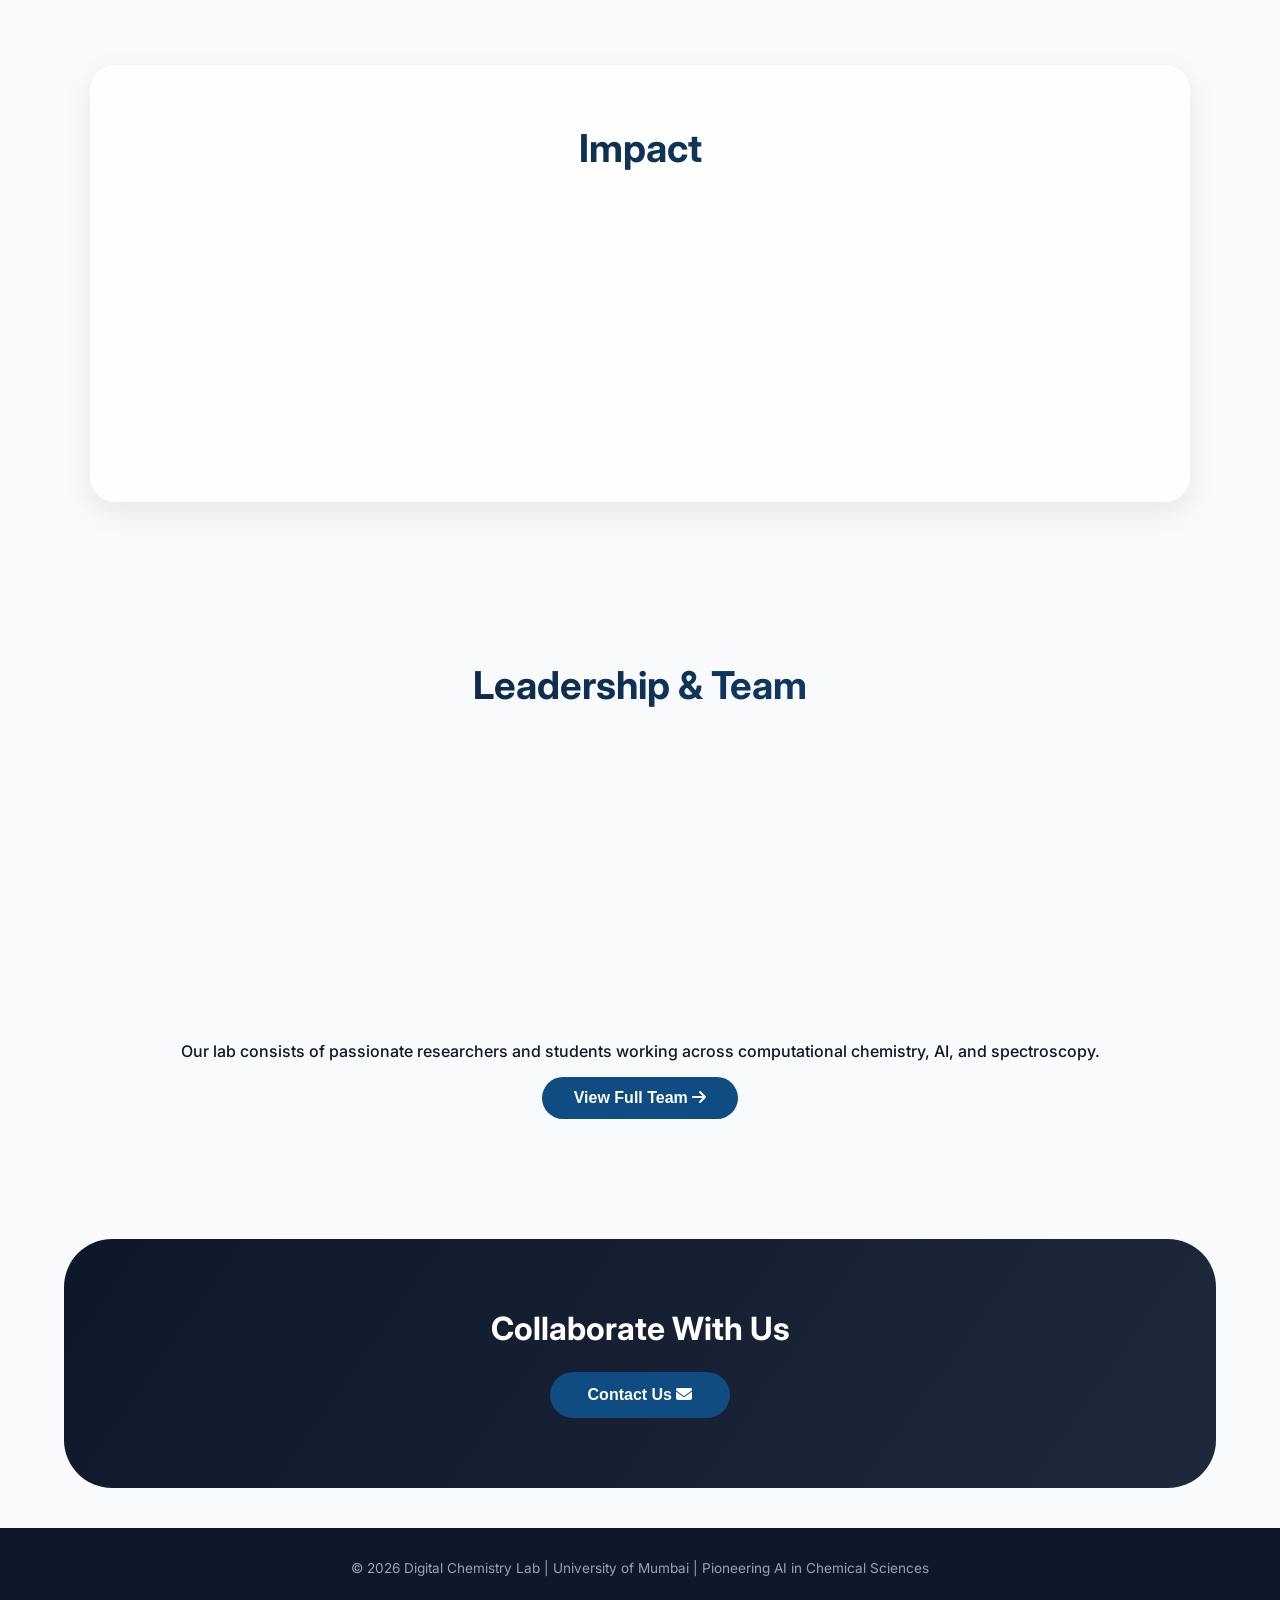
==== commit 79e9f0bc: "index.html" ====
--- a/index.html
+++ b/index.html
@@ -61,8 +61,9 @@
 <!-- SECTION 2: ABOUT -->
 <section id="about" class="section" data-aos="fade-right">
     <h2>About</h2>
-    <p style="text-align: center; max-width: 800px; margin: 0 auto; font-size: 1.1rem; color: #334155;">The Digital Chemistry Lab at the University of Mumbai focuses on integrating computational chemistry, artificial intelligence, and data-driven approaches to solve complex chemical problems.
-Our work combines theoretical understanding with modern computational tools to develop efficient, scalable, and intelligent solutions for chemical analysis and research.</p>
+    <p style="text-align: center; max-width: 1000px; margin: 0 auto; font-size: 1.3rem; color: #334155;">The Digital Chemistry Lab at the University of Mumbai focuses on integrating computational chemistry, artificial intelligence, and data-driven approaches to solve complex chemical problems.
+Our work combines theoretical understanding with modern computational tools to develop efficient, scalable, and intelligent solutions for chemical analysis and research. We Develop cutting-edge platforms such as Spectral Hub,which simplifies complex spectral data analysis,and Q-Nebula,an AI-powered quantum chemistry environment for 
+ molecular modelling and prediction.By combining chemometrics,quantum mechanics, and machine learning, we aim to empower researchers,industries and academic institutions with intelligent tools that accelerate innovation and decision-making in chemistry</p>
 </section>
 
 <!-- SECTION 3: RESEARCH AREAS -->
@@ -135,11 +136,30 @@
                 <h3>Predict-X</h3>
                 <p>AI-driven spectral simulation system to predict spectral outputs for unknown or newly designed chemical compounds.</p>
             </div>
-
-        </div>
-
-    </div>
-
+            
+        </div>
+    <p class="innovation-para">
+            <strong class="gradient-text">Q-Nebula </strong>, Al-Powered Quantum Chemistry Platform, Q-Nebula is a cloud-enabled computational chemistry platform that integrates quantum mechanical calculations with Al/ML models to deliver faster and more scalable molecular insights.
+        </p>
+        <div class="innovation-cards">
+            <div class="innovation-card" data-aos="fade-right">
+                <i class="fa-solid fa-atom"></i>
+                <h3>Q-Core</h3>
+                <p>High-accuracy simulations for:- </br></p>
+                <p>1. Molecular structure optimization </br></p>
+                <p>2. Energy calculations (HOMO-LUMO, band gaps) </br></p>
+                <p>3. Reaction pathway analysis </br></p>
+            </div>
+
+            <div class="innovation-card" data-aos="fade-up">
+                <i class="fa-solid fa-dna"></i>
+                <h3>Q-Intellect</h3>
+                <p> Hybrid Al models trained on quantum data to:- </br></p>
+                <p>1. Predict molecular properties instantly</br></p>
+                <p>2. Reduce computational cost significantly</br></p>
+                <p>3. Enable high-throughput virtual screening</br></p>
+            </div>
+    </div>
 </section>
 
 <!-- SECTION 5: IMPACT -->
--- a/style.css
+++ b/style.css
@@ -16,7 +16,7 @@
 .cursor-glow {
     width: 400px;
     height: 400px;
-    background: radial-gradient(circle, rgba(16, 185, 129, 0.08) 0%, rgba(16, 185, 129, 0) 70%);
+    background: radial-gradient(circle, rgba(23, 126, 244, 0.08) 0%, rgba(16, 185, 129, 0) 70%);
     position: fixed;
     border-radius: 50%;
     pointer-events: none;
@@ -35,7 +35,7 @@
     background: #e2e8f0;
 }
 ::-webkit-scrollbar-thumb {
-    background: #10b981;
+    background: #0f4c81;
     border-radius: 12px;
 }
 
@@ -80,12 +80,19 @@
 .logo-container {
     display: flex;
     align-items: center;
-    gap: 12px;
+    gap: 10px;
+
+.logo {
+    width: 60px;   /* adjust size */
+    height: 60px;
+    object-fit: contain;
+}
+
 }
 .logo-text {
-    font-size: 1.5rem;
-    font-weight: 800;
-    background: linear-gradient(135deg, #0f172a, #10b981);
+    font-size: 1.2rem;
+    font-weight: 600;
+    background: linear-gradient(135deg, #0f172a, #0f4c81);
     -webkit-background-clip: text;
     background-clip: text;
     color: transparent;
@@ -105,11 +112,11 @@
     font-size: 0.95rem;
 }
 .nav-links a:hover {
-    color: #10b981;
+    color: #0f4c81;
     transform: translateY(-2px);
 }
 .login-btn {
-    background: #10b981;
+    background: #0f4c81;
     width: 38px;
     height: 38px;
     border-radius: 50%;
@@ -123,7 +130,7 @@
 }
 .login-btn:hover {
     transform: scale(1.08);
-    background: #059669;
+    background:#0f4c81;
 }
 
 /* Hero Section with animated gradient */
@@ -147,32 +154,56 @@
 }
 .hero-content {
     max-width: 900px;
-    padding: 1rem;
+    padding: 2rem;
     z-index: 2;
     animation: fadeInUp 1s ease-out;
 }
+/* ONLY THIS PART IS MODIFIED */
+
+.hero-content {
+    position: relative;
+    z-index: 1;
+    text-align: center;
+    color: white;
+}
+
+/* FIXED TEXT COLORS FOR NAVY BACKGROUND */
 .hero-content h1 {
-    font-size: 3.2rem;
-    font-weight: 800;
-    background: linear-gradient(135deg, #0f172a, #10b981);
-    -webkit-background-clip: text;
-    background-clip: text;
-    color: transparent;
-    margin-bottom: 1rem;
-    margin-top: -60px;
-    
-}
+    font-size: 8rem;
+    margin-bottom: 3rem;
+    color: #f8fafc; /* bright white */
+    text-shadow: 0 0 12px rgba(56, 189, 248, 0.4); /* glow */
+    margin-top: -100px;
+}
+
 .hero-content h3 {
-    font-size: 1.4rem;
-    font-weight: 600;
-    color: #1e293b;
-    margin-bottom: 1rem;
-}
+    color: #e2e8f0; /* soft light gray */
+    margin-top: 20px;
+    font-size:1.1rem;
+}
+
 .hero-content p {
-    color: #334155;
-    font-size: 1.1rem;
-    margin-bottom: 2rem;
-}
+    color: #cbd5f5; /* light bluish */
+    margin-top: 20px;
+}
+
+\.hero-content p {
+    margin-bottom: 35px; /* adds gap below text */
+}
+
+.hero-content {
+    max-width: 900px;
+    padding: 2rem;
+    z-index: 2;
+    animation: fadeInUp 1s ease-out;
+
+    transform: translateY(-60px); /* 🔼 moves text upwards */
+}
+
+.buttons {
+    margin-top: 25px; /* pushes buttons slightly down */
+}
+
 .buttons {
     display: flex;
     gap: 1.2rem;
@@ -181,17 +212,17 @@
 }
 .secondary {
     background: transparent;
-    border: 1.5px solid #10b981;
+    border: 1.5px solid #0f4c81;
     padding: 12px 28px;
     border-radius: 40px;
     font-weight: 600;
-    color: #10b981;
+    color: #0f4c81;
     cursor: pointer;
     transition: all 0.25s;
     font-size: 0.9rem;
 }
 .secondary:hover {
-    background: #10b981;
+    background: #0f4c81;
     color: white;
     transform: translateY(-3px);
     box-shadow: 0 12px 20px -8px rgba(16,185,129,0.4);
@@ -208,7 +239,7 @@
     font-weight: 700;
     text-align: center;
     margin-bottom: 2rem;
-    background: linear-gradient(135deg, #0f172a, #10b981);
+    background: linear-gradient(135deg, #0f172a, #0f4c81);
     -webkit-background-clip: text;
     background-clip: text;
     color: transparent;
@@ -235,7 +266,7 @@
 }
 .card:hover {
     transform: translateY(-8px);
-    border-color: #10b981;
+    border-color: #0f4c81;
     box-shadow: 0 20px 30px -12px rgba(16,185,129,0.2);
 }
 .innovation-list, .impact-list {
@@ -251,12 +282,12 @@
     padding: 12px 24px;
     border-radius: 60px;
     font-weight: 500;
-    border-left: 3px solid #10b981;
+    border-left: 3px solid #0f4c81;
     transition: 0.2s;
 }
 .innovation-list li:hover, .impact-list li:hover {
     transform: translateY(-8px);
-    border-color: #10b981;
+    border-color: #0f4c81;
     box-shadow: 0 20px 30px -12px rgba(16,185,129,0.2);
 }
 .leadership-card {
@@ -279,12 +310,12 @@
 }
 .leadership-card:hover{
     transform: translateY(-8px);
-    border-color: #10b981;
+    border-color: #0f4c81;
     box-shadow: 0 20px 30px -12px rgba(16,185,129,0.2);
 }
 
 .primary {
-    background: #10b981;
+    background: #0f4c81;
     border: none;
     padding: 12px 32px;
     border-radius: 40px;
@@ -296,7 +327,7 @@
     font-size: 1rem;
 }
 .primary:hover {
-    background: #059669;
+    background: #0f4c81;
     transform: scale(1.02);
     box-shadow: 0 10px 20px rgba(16,185,129,0.3);
 }
@@ -314,7 +345,7 @@
     margin-bottom: 1.5rem;
 }
 .cta button {
-    background: #10b981;
+    background: #0f4c81;
     border: none;
     padding: 14px 38px;
     border-radius: 60px;
@@ -326,7 +357,7 @@
 }
 .cta button:hover {
     transform: scale(1.05);
-    background: #34d399;
+    background: #0f4c81;
     box-shadow: 0 8px 20px #10b98150;
 }
 footer {
@@ -393,11 +424,11 @@
     transition: 0.2s;
 }
 .input-group input:focus {
-    border-color: #10b981;
+    border-color: #0f4c81;
     box-shadow: 0 0 0 3px #10b98120;
 }
 .modal-btn {
-    background: #10b981;
+    background: #0f4c81;
     width: 100%;
     padding: 12px;
     border: none;
@@ -408,7 +439,7 @@
     margin-top: 0.5rem;
 }
 .modal-btn:hover {
-    background: #059669;
+    background: #0f4c81;
 }
 .close-modal {
     position: absolute;
@@ -436,37 +467,56 @@
 }
 
 .gradient-text {
-    background: linear-gradient(135deg, #10b981, #0f172a);
+    background: linear-gradient(135deg, #0f4c81, #0f172a);
     -webkit-background-clip: text;
     background-clip: text;
     color: transparent;
 }
 
 /* Responsive */
-@media (max-width: 800px) {
-    .nav-links {
-        display: none;
-    }
-    .hero-content h1 {
-        font-size: 2.2rem;
-    }
-    .hero-content h3 {
-        font-size: 1.1rem;
-    }
-    .section h2 {
-        font-size: 1.8rem;
-    }
-    .buttons {
-        flex-direction: column;
-        align-items: center;
-    }
-    .card {
-        padding: 1.2rem;
-    }
-    .innovation-list li, .impact-list li {
-        font-size: 0.9rem;
-        padding: 8px 16px;
-    }
+
+.hero {
+    position: relative;
+    height: 100vh;
+    background: #0a192f; /* Navy Blue */
+    display: flex;
+    justify-content: center;
+    align-items: center;
+    overflow: hidden;
+}
+
+#particles-js {
+    position: absolute;
+    width: 100%;
+    height: 100%;
+    z-index: 0;
+}
+
+.hero-content {
+    position: relative;
+    z-index: 1;
+    text-align: center;
+    color: white;
+}
+
+.hero h1 {
+    font-size: 3rem;
+    margin-bottom: 1rem;
+}
+
+.hero button {
+    padding: 12px 24px;
+    border: none;
+    background: #38bdf8;
+    color: white;
+    border-radius: 10px;
+    cursor: pointer;
+    transition: 0.3s;
+}
+
+.hero button:hover {
+    background: #0ea5e9;
+    transform: scale(1.05);
 }
 
 
@@ -551,6 +601,14 @@
     text-align: center;
 }
 
+/* Increase icon size */
+.impact-card i {
+    font-size: 3rem; /* increase this value (try 4rem, 5rem if needed) */
+    margin-bottom: 15px;
+    color: #0f4c81; /* optional: nice blue glow */
+    transition: 0.3s ease;
+}
+
 .impact-card:hover {
     transform: translateY(-10px);
     box-shadow: 0 12px 30px rgba(0,0,0,0.15);
@@ -563,7 +621,7 @@
 
 .impact-card p {
     font-size: 16px;
-    color: #475569;
+    color: black;
     line-height: 1.6;
     font-weight: 700;
 }
@@ -608,7 +666,7 @@
 /* ICON */
 .research-card i {
     font-size: 35px;
-    color: #10b981;
+    color: #0f4c81;
     margin-bottom: 12px;
     display: block;
 }
@@ -626,4 +684,3 @@
     color: #475569;
     line-height: 1.6;
 }
-
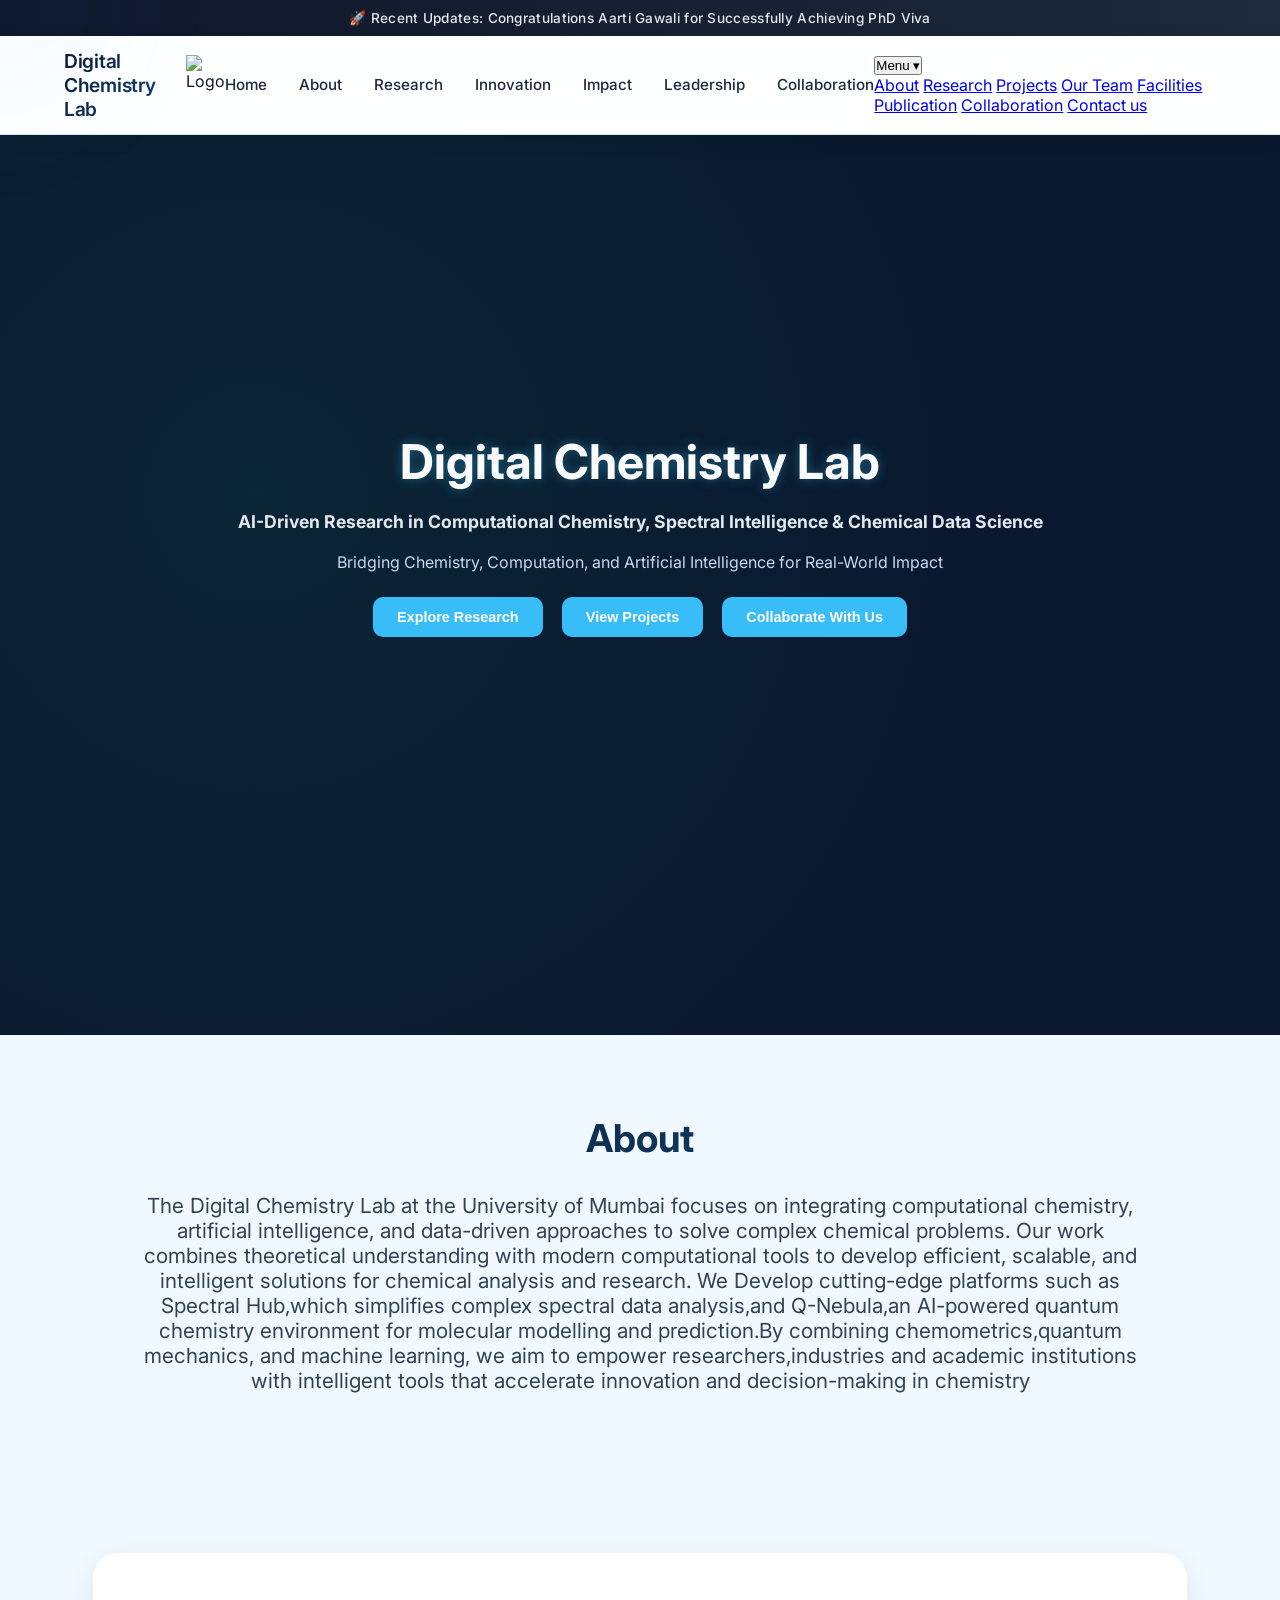
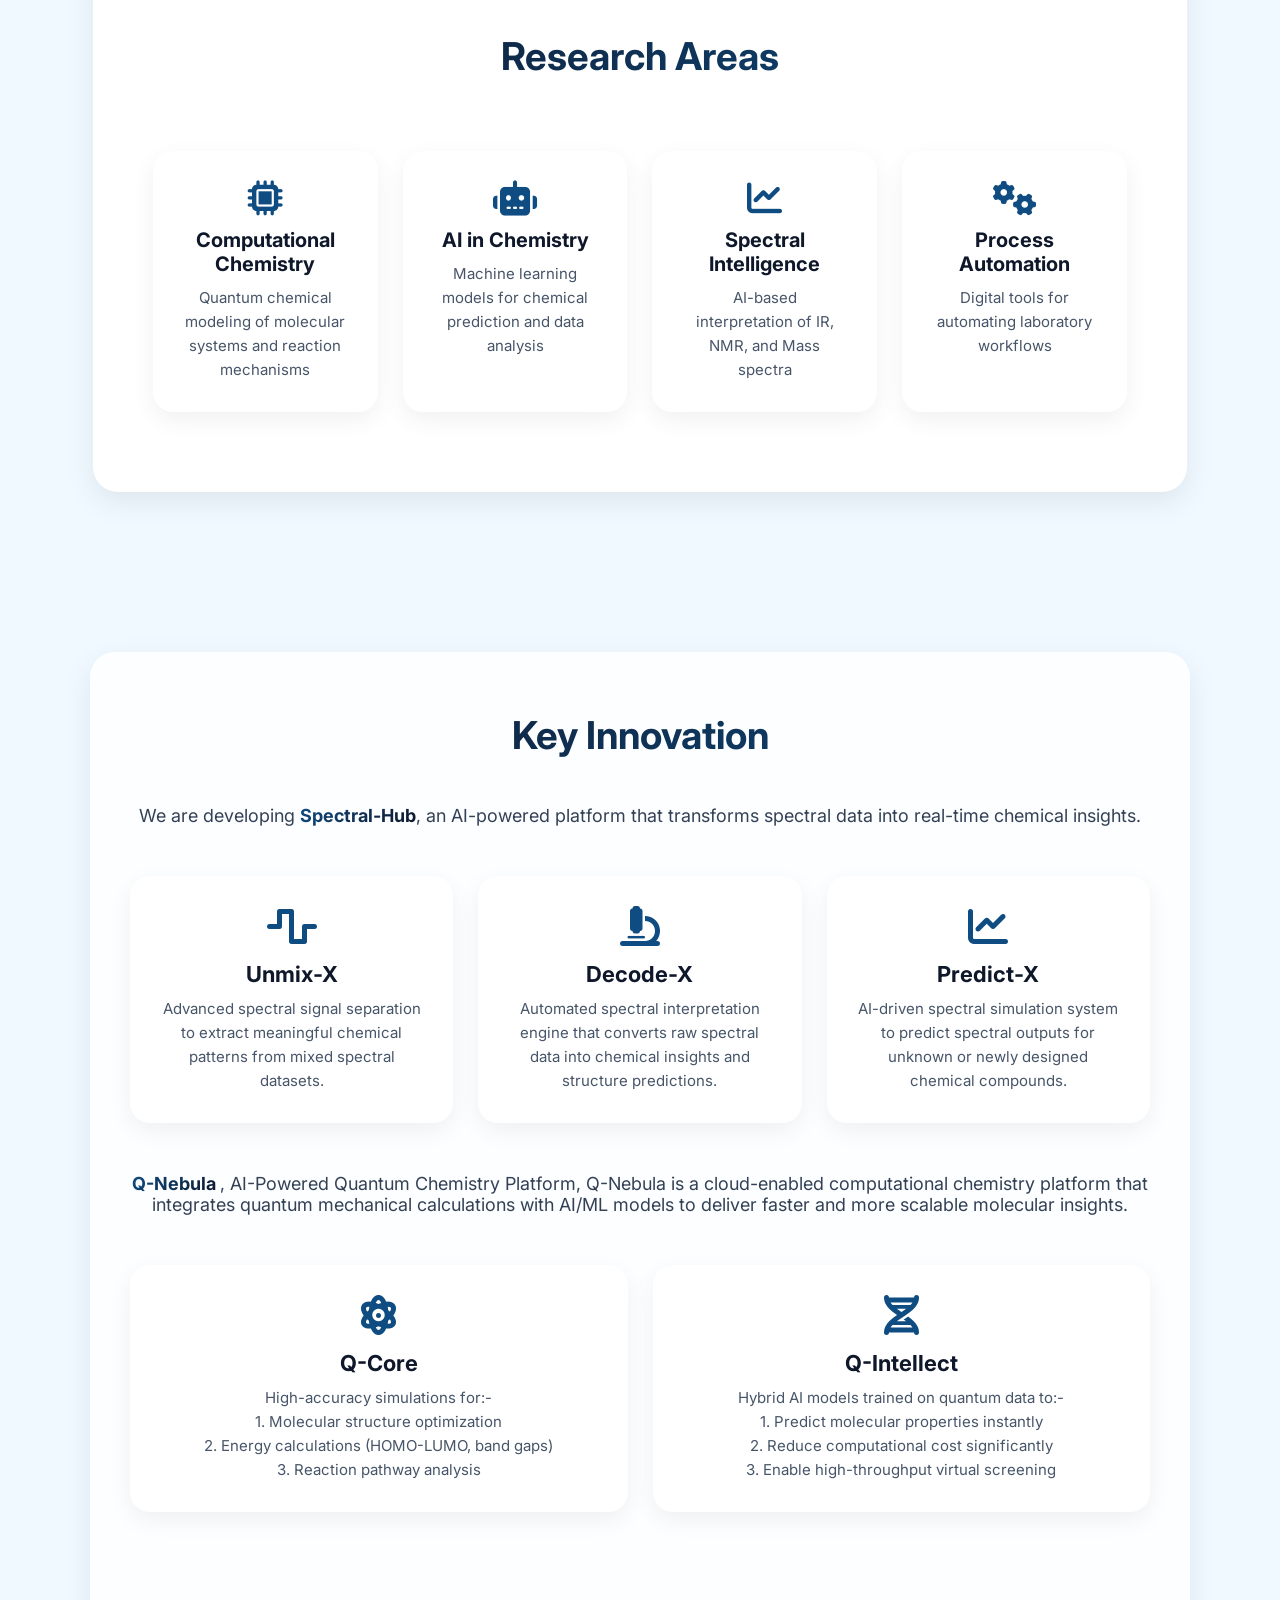
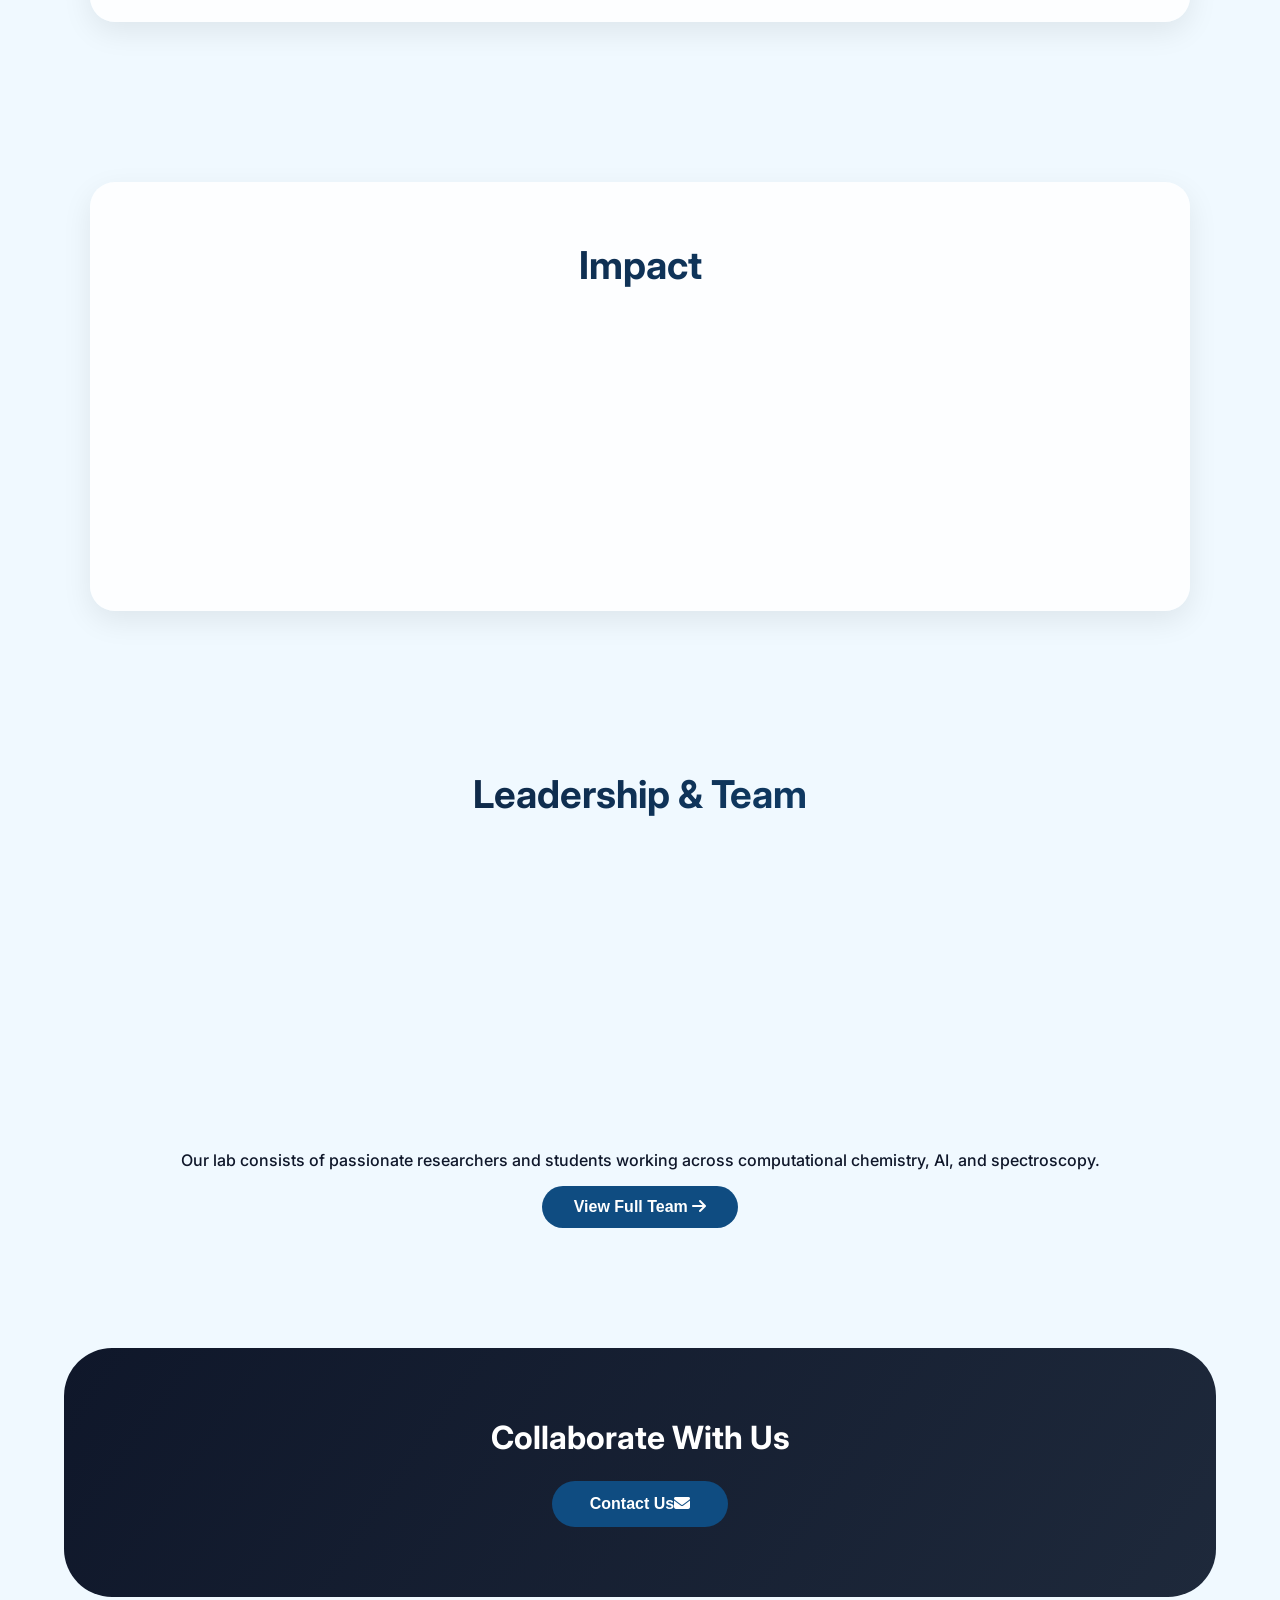
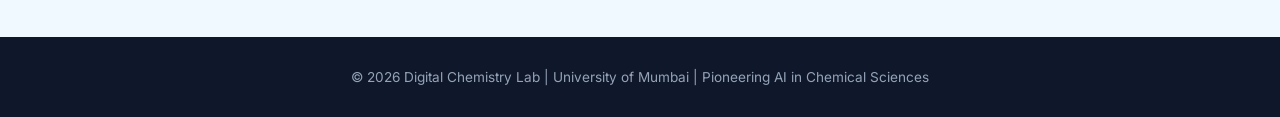
==== commit c663d074: "index.html" ====
--- a/index.html
+++ b/index.html
@@ -37,10 +37,25 @@
         <a href="#innovation">Innovation</a>
         <a href="#impact">Impact</a>
         <a href="#leadership">Leadership</a>
-    </div>
-    <div class="login-btn" id="openLoginBtn">
-        <i class="fa-solid fa-user"></i>
-    </div>
+        <a href="#cta">Collaboration</a>
+    </div>
+    
+
+<div class="dropdown">
+    <button class="dropbtn">Menu ▾</button>
+    
+    <div class="dropdown-content">
+        <a href="about_page.html">About</a>
+        <a href="research.html">Research</a>
+        <a href="projects.html">Projects</a>
+        <a href="team.html">Our Team</a>
+        <a href="facilities.html">Facilities</a>
+        <a href="publications.html">Publication</a>
+        <a href="collaboration.html">Collaboration</a>
+        <a href="contact us.html">Contact us</a>
+    </div>
+</div>
+
 </nav>
 
 <!-- SECTION 1: HERO (Home) -->
@@ -51,9 +66,12 @@
         <h3>AI-Driven Research in Computational Chemistry, Spectral Intelligence & Chemical Data Science</h3>
         <p>Bridging Chemistry, Computation, and Artificial Intelligence for Real-World Impact</p>
         <div class="buttons">
-            <button class="secondary explore-btn">Explore Research</button>
-            <button class="secondary projects-btn">View Projects</button>
-            <button class="secondary collaborate-btn">Collaborate With Us</button>
+             <a href="research.html">
+            <button class="secondary explore-btn">Explore Research</button></a>
+            <a href="projects.html">
+            <button class="secondary projects-btn">View Projects</button></a>
+             <a href="collaboration.html">
+            <button class="secondary collaborate-btn">Collaborate With Us</button></a>
         </div>
     </div>
 </section>
@@ -64,6 +82,8 @@
     <p style="text-align: center; max-width: 1000px; margin: 0 auto; font-size: 1.3rem; color: #334155;">The Digital Chemistry Lab at the University of Mumbai focuses on integrating computational chemistry, artificial intelligence, and data-driven approaches to solve complex chemical problems.
 Our work combines theoretical understanding with modern computational tools to develop efficient, scalable, and intelligent solutions for chemical analysis and research. We Develop cutting-edge platforms such as Spectral Hub,which simplifies complex spectral data analysis,and Q-Nebula,an AI-powered quantum chemistry environment for 
  molecular modelling and prediction.By combining chemometrics,quantum mechanics, and machine learning, we aim to empower researchers,industries and academic institutions with intelligent tools that accelerate innovation and decision-making in chemistry</p>
+
+</div>
 </section>
 
 <!-- SECTION 3: RESEARCH AREAS -->
@@ -121,30 +141,41 @@
 
             <div class="innovation-card" data-aos="fade-right">
                 <i class="fas fa-wave-square"></i>
-                <h3>Unmix-X</h3>
+                <h3>
+                    <span class="dark-text">Unmix</span>-<span class="blue-text">X</span>
+                </h3>
                 <p>Advanced spectral signal separation to extract meaningful chemical patterns from mixed spectral datasets.</p>
             </div>
 
             <div class="innovation-card" data-aos="fade-up">
                 <i class="fas fa-microscope"></i>
-                <h3>Decode-X</h3>
+                <h3>
+                    <span class="dark-text">Decode</span>-<span class="blue-text">X</span>
+                </h3>
                 <p>Automated spectral interpretation engine that converts raw spectral data into chemical insights and structure predictions.</p>
             </div>
 
             <div class="innovation-card" data-aos="fade-left">
                 <i class="fas fa-chart-line"></i>
-                <h3>Predict-X</h3>
+                <h3>
+                    <span class="dark-text">Predict</span>-<span class="blue-text">X</span>
+                </h3>
                 <p>AI-driven spectral simulation system to predict spectral outputs for unknown or newly designed chemical compounds.</p>
             </div>
             
         </div>
-    <p class="innovation-para">
-            <strong class="gradient-text">Q-Nebula </strong>, Al-Powered Quantum Chemistry Platform, Q-Nebula is a cloud-enabled computational chemistry platform that integrates quantum mechanical calculations with Al/ML models to deliver faster and more scalable molecular insights.
+
+        <p class="innovation-para">
+            <strong class="gradient-text">Q-Nebula </strong>, AI-Powered Quantum Chemistry Platform, Q-Nebula is a cloud-enabled computational chemistry platform that integrates quantum mechanical calculations with AI/ML models to deliver faster and more scalable molecular insights.
         </p>
+
         <div class="innovation-cards">
+
             <div class="innovation-card" data-aos="fade-right">
                 <i class="fa-solid fa-atom"></i>
-                <h3>Q-Core</h3>
+                <h3>
+                    <span class="dark-text">Q</span>-<span class="blue-text">Core</span>
+                </h3>
                 <p>High-accuracy simulations for:- </br></p>
                 <p>1. Molecular structure optimization </br></p>
                 <p>2. Energy calculations (HOMO-LUMO, band gaps) </br></p>
@@ -153,13 +184,19 @@
 
             <div class="innovation-card" data-aos="fade-up">
                 <i class="fa-solid fa-dna"></i>
-                <h3>Q-Intellect</h3>
-                <p> Hybrid Al models trained on quantum data to:- </br></p>
+                <h3>
+                    <span class="dark-text">Q</span>-<span class="blue-text">Intellect</span>
+                </h3>
+                <p> Hybrid AI models trained on quantum data to:- </br></p>
                 <p>1. Predict molecular properties instantly</br></p>
                 <p>2. Reduce computational cost significantly</br></p>
                 <p>3. Enable high-throughput virtual screening</br></p>
             </div>
-    </div>
+
+        </div>
+
+    </div>
+
 </section>
 
 <!-- SECTION 5: IMPACT -->
@@ -207,37 +244,26 @@
     </div>
     <div style="text-align: center; margin-top: 3rem;" data-aos="fade-up">
         <p style="font-weight: 500;">Our lab consists of passionate researchers and students working across computational chemistry, AI, and spectroscopy.</p>
+         <a href="team.html">
+
         <button class="primary team-view-btn">View Full Team <i class="fas fa-arrow-right"></i></button>
+        </a>
     </div>
 </section>
 
 <!-- CTA Section (Collaborate) -->
-<section class="cta" data-aos="zoom-in">
+<section id="cta" class="cta" data-aos="zoom-in" class="section">
     <h2>Collaborate With Us</h2>
-    <button id="collabModalBtn">Contact Us <i class="fas fa-envelope"></i></button>
+    <a href="contact us.html">
+    <button id="collabModalBtn">Contact Us<i class="fas fa-envelope"></i></button>
+    </a>
+
 </section>
 
 <footer>
     <p>© 2026 Digital Chemistry Lab | University of Mumbai | Pioneering AI in Chemical Sciences</p>
 </footer>
 
-<!-- LOGIN MODAL -->
-<div id="loginModal" class="modal">
-    <div class="modal-content">
-        <span class="close-modal" id="closeModalBtn">&times;</span>
-        <h2><i class="fas fa-flask"></i> Lab Access</h2>
-        <p>Sign in </p>
-        <div class="input-group">
-            <input type="text" id="loginUsername" placeholder="Email / Username" value="researcher@dclab.edu">
-        </div>
-        <div class="input-group">
-            <input type="password" id="loginPassword" placeholder="Password" value="digitalchem">
-        </div>
-        <button class="modal-btn" id="submitLoginBtn">Sign In <i class="fas fa-arrow-right-to-bracket"></i></button>
-        <div class="login-message" id="loginMessage"></div>
-        <p style="margin-top: 1rem; font-size: 0.75rem;"></p>
-    </div>
-</div>
 
 <script src="https://unpkg.com/aos@2.3.1/dist/aos.js"></script>
 <script src="script.js"></script>
--- a/style.css
+++ b/style.css
@@ -6,7 +6,7 @@
 
 body {
     font-family: 'Inter', sans-serif;
-    background: #f8fafc;
+    background: #f0f9ff;
     color: #0f172a;
     overflow-x: hidden;
     scroll-behavior: smooth;
@@ -64,7 +64,7 @@
 
 /* Navigation */
 nav {
-    position: relative;
+    position:sticky;
     top: 0;
     background: rgba(255, 255, 255, 0.92);
     backdrop-filter: blur(12px);
@@ -305,7 +305,7 @@
     margin-bottom: 0.5rem;
 }
 .leadership-card p {
-    color: #475569;
+    color: black;
     line-height: 1.5;
 }
 .leadership-card:hover{
@@ -545,6 +545,8 @@
     display: grid;
     grid-template-columns: repeat(auto-fit, minmax(260px, 1fr));
     gap: 25px;
+    margin-bottom: 50px;
+    margin-top:50px;
 }
 
 /* Single Card */
@@ -603,7 +605,7 @@
 
 /* Increase icon size */
 .impact-card i {
-    font-size: 3rem; /* increase this value (try 4rem, 5rem if needed) */
+    font-size: 2.5rem; /* increase this value (try 4rem, 5rem if needed) */
     margin-bottom: 15px;
     color: #0f4c81; /* optional: nice blue glow */
     transition: 0.3s ease;
